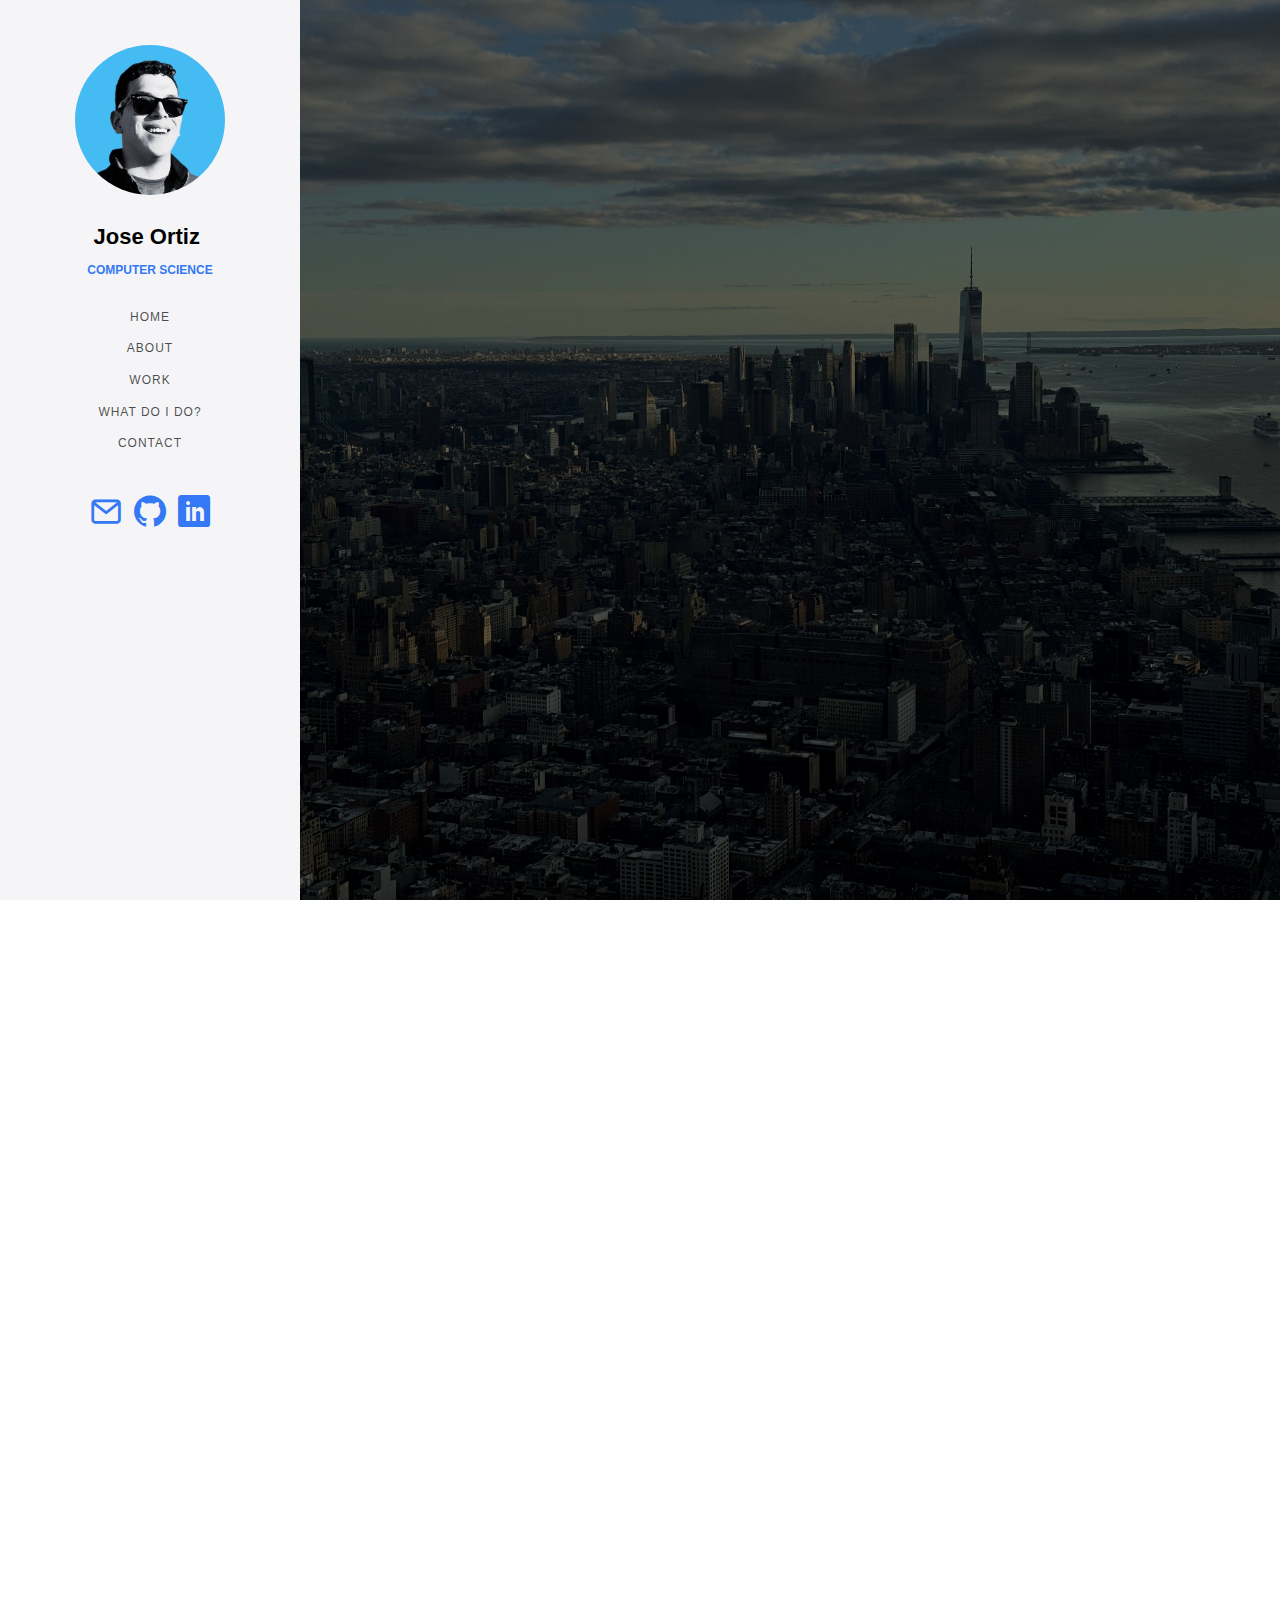
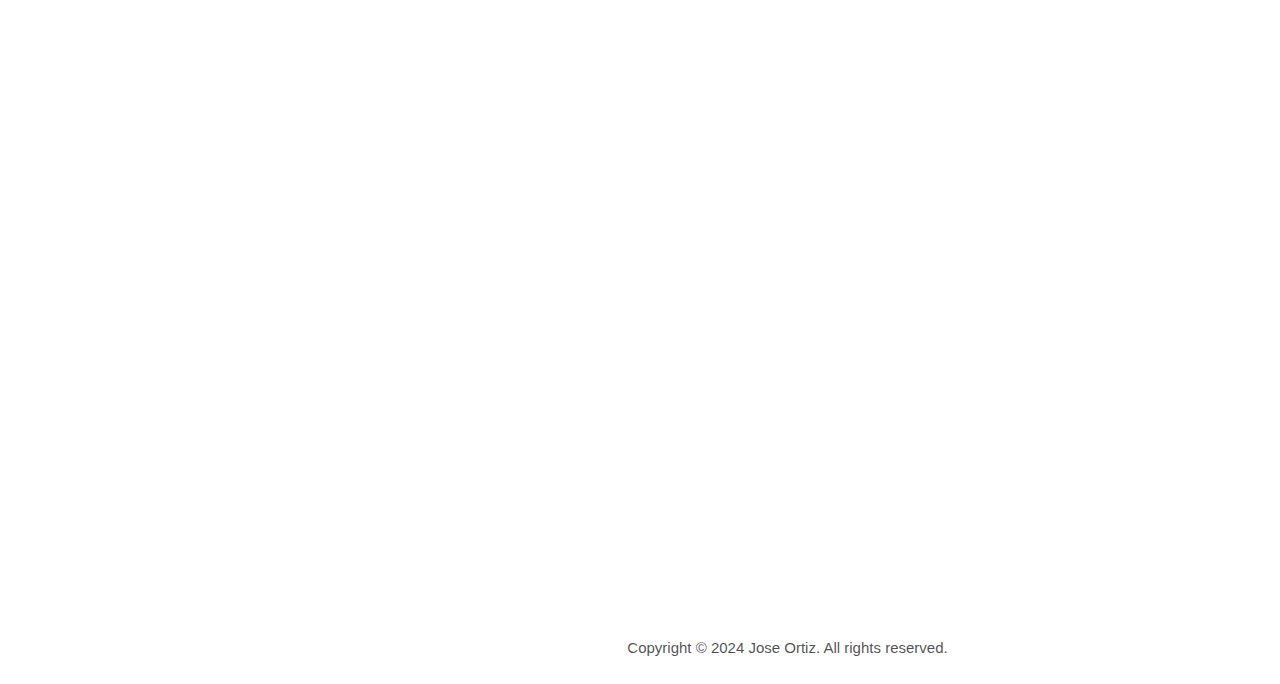
==== index.html @ c7f29845 "index about text UPDATE" ====
<!DOCTYPE HTML>
<html lang="en">

<head>
	<!-- Global site tag (gtag.js) - Google Analytics -->
	<script async src="https://www.googletagmanager.com/gtag/js?id=UA-96989482-1"></script>
	<script>
	window.dataLayer = window.dataLayer || [];
	function gtag(){dataLayer.push(arguments);}
	gtag('js', new Date());

	gtag('config', 'UA-96989482-1');

	function displayTime() {
            var currentTime = new Date().toLocaleTimeString('en-US', { timeZone: 'America/New_York' });
            document.getElementById('clock').textContent = currentTime;
            setTimeout(displayTime, 1000);
        }
    
	</script>

	<!-- Meta -->
	<meta charset="utf-8">
	<meta http-equiv="X-UA-Compatible" content="IE=edge">
	<title>Jose Ortiz</title>
	<meta name="viewport" content="width=device-width, initial-scale=1">
	<meta name="author" content="Jose O">
	<meta property="og:image" content="https://github.com/joseeeortizz/joseeeortizz.github.io/blob/main/images/JoseMugshot2024.jpg?raw=true">
	<meta property="og:description" content="Jose Ortiz's Website">
	<meta property="og:title" content="Jose Ortiz">
	<meta property="og:url" content="https://joseeeortizz.com">

	<!-- Place favicon.ico and apple-touch-icon.png in the root directory -->
	<link rel="shortcut icon" href="favicon.ico">
	<link rel="apple-touch-icon" sizes="180x180" href="favicon.ico">

	<!-- Google Fonts -->
	<link href="https://fonts.googleapis.com/css?family=Quicksand:300,400,500,700" rel="stylesheet">
	<link href="https://fonts.googleapis.com/css?family=Playfair+Display:400,400i,700" rel="stylesheet">
	<link href="https://fonts.googleapis.com/css2?family=DM+Sans:ital,wght@0,400;0,700;1,400;1,700&display=swap" rel="stylesheet">

	<!-- Animate.css -->
	<link rel="stylesheet" href="css/animate.css">
	<!-- Icomoon Icon Fonts-->
	<link rel="stylesheet" href="css/icomoon.css">
	<!-- Bootstrap  -->
	<link rel="stylesheet" href="css/bootstrap.css">
	<!-- Flexslider  -->
	<link rel="stylesheet" href="css/flexslider.css">
	<!-- Owl Carousel -->
	<link rel="stylesheet" href="css/owl.carousel.min.css">
	<link rel="stylesheet" href="css/owl.theme.default.min.css">
	<!-- Theme style  -->
	<link rel="stylesheet" href="css/style.css">
	<!-- Modernizr JS -->
	<script src="js/modernizr-2.6.2.min.js"></script>
	<!-- FOR IE9 below -->
	<!--[if lt IE 9]>
	<script src="js/respond.min.js"></script>
	<![endif]-->

</head>

<body onload="displayTime()">
	<div id="colorlib-page">
		<div class="container-wrap">
			<!-- Navbar Toggle Button -->
			<a href="#" class="js-colorlib-nav-toggle colorlib-nav-toggle" data-toggle="collapse" data-target="#navbar"
				aria-expanded="false" aria-controls="navbar"><i></i></a>

			<!-- Left navbar -->
			<aside id="colorlib-aside" role="complementary" class="border js-fullheight">
				<div class="text-center">
					<div class="author-img" style="background-image: url(images/JOMugV2.jpg);"></div>
					<h1 id="colorlib-logo"><a href="index.html">Jose Ortiz</a></h1>
					<span class="position"><a href="#"><b>Computer Science</b></a></span>
				</div>
				<!-- Navbar Items -->
				<nav id="colorlib-main-menu" role="navigation" class="navbar">
					<div id="navbar" class="collapse">
						<ul>
							<li class="inactive"><a href="#" data-nav-section="home">Home</a></li>
							<li><a href="#" data-nav-section="about">About</a></li>
							<li><a href="#" data-nav-section="work">Work</a></li>
							<li><a href="#" data-nav-section="services">What Do I Do?</a></li>
							<!-- <li><a href="#" data-nav-section="skills">Skills</a></li> -->
							<!-- <li><a href="#" data-nav-section="education">Education</a></li> -->
							<!-- <li><a href="#" data-nav-section="experience">Experience</a></li> -->
							<!-- <li><a href="#" data-nav-section="education">Education</a></li> -->
							<!-- <li><a href="#" data-nav-section="experience">Experience</a></li> -->
							<li><a href="#" data-nav-section="contact">Contact</a></li>
						</ul>
					</div>
				</nav>
				<!-- Navbar Footer -->
				<div class="colorlib-footer">
					<ul>
						</li>
						<li><a href="mailto:joseortizv.nyc@gmail.com" title="Email"><i class="icon-mail5"></i></a>
						</li>
		
						<li><a href="https://github.com/joseeeortizz" target="_blank" title="GitHub"><i
									class="icon-github"></i></a>
						<li><a href="https://www.linkedin.com/in/joseeeortizz/" target="_blank" title="LinkedIn"><i
						class="icon-linkedin2"></i></a></li>			
						
					</ul>
				</div>
			</aside>

			<!-- HOME -->

			<div id="colorlib-main">
				<section id="colorlib-hero" class="js-fullheight" data-section="home">
					<div class="flexslider js-fullheight">
						<ul class="slides">
							<li style="background-image: url(images/nycskyline24.jpg); background-position: center center;">
								<div class="overlay"></div>
								<div class="container-fluid transparent-overlay">
									<div class="row white-text">
										<div
											class="col-md-8 col-md-offset-3 col-md-pull-3 col-sm-12 col-xs-12 js-fullheight slider-text">
											<div class="slider-text-inner js-fullheight">
												<div class="desc">
													<h1>Hi! <br>I'm Jose Ortiz.</h1>
													<h2>I'm a <b>CS Student</b>
														<p id="location"><b>Time in New York City:</b></p>
														<p id="clock"></p></h2>
												</div>
											</div>
										</div>
									</div>
								</div>
							</li>
						</ul>
					</div>
				</section>

				<!-- ABOUT -->

				<section class="colorlib-about" data-section="about">
					<div class="colorlib-narrow-content">
						<div class="row">
							<div class="col-md-12">
								<div class="row row-bottom-padded-sm animate-box" data-animate-effect="fadeInLeft">
									<div class="col-md-12">
										<div class="about-desc">
											<span class="heading-meta">About</span>
											<h2 class="colorlib-heading">Who Am I?</h2>

											<div style="text-align: center; max-width: autopx; margin: 0 auto; padding: 40px;">
												<img src="images/GoogleThumbnail.jpg" alt="Description of image" style="max-width: 80%; height: auto; border-radius: 15px; margin-bottom: 30px; box-shadow: 0 4px 20px rgba(0, 0, 0, 0.1);">
											</div>

											<p style="text-align:justify;">
												<b>Jose</b> is a dedicated software engineer passionate about sustainable technology. I am committed to designing innovative solutions that prioritize both technological advancement and environmental responsibility. My focus is on creating user-friendly, efficient, and eco-conscious software.
											<br><br>
												As a tech enthusiast, I am particularly fascinated by the intersection of technology and personal transformation. I am always exploring how digital tools can help us cultivate mindfulness, reduce our environmental impact, and expand our horizons. I am convinced that innovation can flourish without jeopardizing sustainability, and I stand resolute in my commitment to catalyze positive change.
    											I'm not just about ideas; I'm into building stuff, for <a href="https://github.com/joseeeortizz">myself and the community</a>.
											</p>
										</div>
									</div>
								</div>
								<div class="row">
									<div class="col-md-4 animate-box" data-animate-effect="fadeInRight">
										<div class="services color-3">
											<span class="icon2"><i class="icon-star"></i></span>
											<h3>Creative</h3>
										</div>
									</div>
									<div class="col-md-4 animate-box" data-animate-effect="fadeInTop">
										<div class="services color-2">
											<span class="icon2"><i class="icon-steam"></i></span>
											<h3>Solution Architect</h3>
										</div>
									</div>
									<div class="col-md-4 animate-box" data-animate-effect="fadeInBottom">
										<div class="services color-4">
											<span class="icon2"><i class="icon-coffee"></i></span>
											<h3>Coffee Aficionado</h3>
										</div>
									</div>
								</div>
								<!-- <div class="row">
									<div class="col-md-12 animate-box" data-animate-effect="fadeInLeft">
										<div class="hire">
											<h2>Interested in what I am currently working on? Feel free to visit my GitHub!</h2>
											<a href="https://github.com/joseeeortizz" target="_blank" class="btn-hire">View <i class="icon-github"></i></a>
										</div>
									</div>
								</div> -->
							</div>
						</div>
					</div>
				</section>

				<!-- WORK -->

				<section class="colorlib-work" data-section="work">
					<div class="colorlib-narrow-content">
						<div class="row">
							<div class="col-md-6 col-md-offset-3 col-md-pull-3 animate-box" data-animate-effect="fadeInLeft">
								<span class="heading-meta">Work</span>
								<h2 class="colorlib-heading animate-box">Projects</h2>
							</div>
						</div>
						<div class="row row-bottom-padded-sm animate-box" data-animate-effect="fadeInLeft">
							<div class="col-md-12 text-center animate-box">
								<p class="work-menu white-text">
									<span>
										<a href="https://joseeeortizz.com/resume" target="_blank" class="btn btn-primary btn-learn">
											Resume <i class="fas fa-download"></i>
										</a>
									</span>
								</p>
							</div>
						</div>
						<div class="row">
			
							<!-- Initial 4 Projects -->

							<div class="col-md-6 animate-box" data-animate-effect="fadeInLeft" id="projectCSCI132">
								<div class="project" style="background-image: url(images/projects/courseBanner.png); background-position: center;">
									<div class="desc">
										<div class="con">
											<h3><a>CSCI-132 code</a></h3>
											<h4><a>Coding</a></h4>
											<span>Repository for CSCI-132 UNIX / Python code.</span>
										</div>
									</div>
								</div>
							</div>
			
							<div class="col-md-6 animate-box" data-animate-effect="fadeInLeft" id="projectMAC286">
								<div class="project" style="background-image: url(images/monkeyartwork.jpg); background-position: center;">
									<div class="desc">
										<div class="con">
											<h3><a>MAC-286 code</a></h3>
											<h4><a>Coding</a></h4>
											<span>Repository for MAC-286 (Data Structures) Java code.</span>
										</div>
									</div>
								</div>
							</div>
			
							<div class="col-md-6 animate-box" data-animate-effect="fadeInLeft" id="projectSnake">
								<div class="project" style="background-image: url(images/projects/Snake\ Animated.gif); background-position: center;">
									<div class="desc">
										<div class="con">
											<h3><a>Snake Game</a></h3>
											<h4><a>Coding</a></h4>
											<span>Slither Away!</span>
										</div>
									</div>
								</div>
							</div>
			
							<div class="col-md-6 animate-box" data-animate-effect="fadeInLeft" id="projectCSCI127">
								<div class="project" style="background-image: url(images/projects/Hunterlogo.png); background-position: center;">
									<div class="desc">
										<div class="con">
											<h3><a>CSCI-127 code</a></h3>
											<h4><a>Coding</a></h4>
											<span>Repository for CSCI-127 Python|UNIX|C++ code.</span>
										</div>
									</div>
								</div>
							</div>
							
						</div>
			
						<!-- Hidden Projects (Initially Hidden) -->
						<div class="row more-projects" style="display: none;">

							<div class="col-md-6 animate-box" data-animate-effect="fadeInLeft" id="projectPortfolio">
								<div class="project" style="background-image: url(images/projects/PortfolioSC.png); background-position: center;">
									<div class="desc">
										<div class="con">
											<h3><a>Jose Ortiz's Portfolio Website</a></h3>
											<h4><a>Coding</a></h4>
											<span>Portfolio Website code.</span>
										</div>
									</div>
								</div>
							</div>
			
							<div class="col-md-6 animate-box" data-animate-effect="fadeInLeft" id="projectResume">
								<div class="project" style="background-image: url(images/projects/RESUME\ UPDATED\ PDF.png); background-position: center;">
									<div class="desc">
										<div class="con">
											<h3><a>LaTeX Resume Template</a></h3>
											<h4><a>Lifestyle</a></h4>
											<span>Great resume template for Computer Science undergraduates.</span>
										</div>
									</div>
								</div>
							</div>
			
							<div class="col-md-6 animate-box" data-animate-effect="fadeInTop" id="projectNew">
								<div class="project" style="background-image: url(images/monkeyartwork.jpg); background-position: center;">
									<div class="desc">
										<div class="con">
											<h3><a>New Project</a></h3>
											<h4><a>Coding</a></h4>
											<span>Coming soon!</span>
										</div>
									</div>
								</div>
							</div>

							<div class="col-md-6 animate-box" data-animate-effect="fadeInTop" id="projectNew">
								<div class="project" style="background-image: url(images/monkeyartwork.jpg); background-position: center;">
									<div class="desc">
										<div class="con">
											<h3><a>New Project</a></h3>
											<h4><a>Coding</a></h4>
											<span>Coming soon!</span>
										</div>
									</div>
								</div>
							</div>
			
						</div>
			
						<!-- Load More Button -->
						<div class="col-md-12 text-center animate-box" data-animate-effect="fadeInBottom">
							<button id="loadMore" class="btn btn-primary btn-learn">Load More</button>
						</div>
			
					</div>
				</section>

				<!-- SERVICES ------------------------------------->

				<section class="colorlib-services" data-section="services">
					<div class="colorlib-narrow-content">
						<div class="row">
							<div class="col-md-6 col-md-offset-3 col-md-pull-3 animate-box"
								data-animate-effect="fadeInLeft">
								<span class="heading-meta">What do I do?</span>
								<h2 class="colorlib-heading">Problems I like solving</h2>
							</div>
						</div>
						<div class="row row-pt-md">
							<div class="col-md-4 text-center animate-box">
								<div class="services color-1">
									<span class="icon">
										<i class="icon-code-outline"></i>
									</span>
									<div class="desc">
										<h3>Software Engineering</h3>
										<p>Across the stack, including responsive web development.</p>
									</div>
								</div>
							</div>
							<div class="col-md-4 text-center animate-box">
								<div class="services color-2">
									<span class="icon">
										<i class="icon-data"></i>
									</span>
									<div class="desc">
										<h3>Infrastructure Planning</h3>
										<p>Platform planning, from failover, high availability, and redundancy.</p>
									</div>
								</div>
							</div>
							<div class="col-md-4 text-center animate-box">
								<div class="services color-3">
									<span class="icon">
										<i class="icon-layers2"></i>
									</span>
									<div class="desc">
										<h3>Solutions Architecting</h3>
										<p>Gathering business requirements and translating that into written technical specifications.</p>
									</div>
								</div>
							</div>
							<div class="col-md-4 text-center animate-box">
								<div class="services color-4">
									<span class="icon">
										<i class="icon-user"></i>
									</span>
									<div class="desc">
										<h3>communication Skills</h3>
										<p>Excellent communication and presentation skills in front of small and medium sized crowds.</p>
									</div>
								</div>
							</div>
							<div class="col-md-4 text-center animate-box">
								<div class="services color-5">
									<span class="icon">
										<i class="icon-flow-merge"></i>
									</span>
									<div class="desc">
										<h3>Algorithms</h3>
										<p>Strong passion for designing, implementing, and optimizing algorithms.</p>
									</div>
								</div>
							</div>
							<div class="col-md-4 text-center animate-box">
								<div class="services color-6">
									<span class="icon">
										<i class="icon-cloud4"></i>
									</span>
									<div class="desc">
										<h3>Cybersecurity</h3>
										<p><a href="https://www.coursera.org/account/accomplishments/professional-cert/HRV8P6UWSLDV"> Google Cybersecurity Professional Certified.</a> Talk to me about protection.</p>
									</div>
								</div>
							</div>
						</div>
					</div>
				</section>

				<!-- COUNTER -->
				
				<!-- <div id="colorlib-counter" class="colorlib-counters"
					style="background-color: black;" data-stellar-background-ratio="0.5">
					<div class="overlay"></div>
					<div class="colorlib-narrow-content">
						<div class="row">
							<div class="col-md-3 text-center animate-box">
								<span class="colorlib-counter js-counter" data-from="0" data-to="5" data-speed="5000"
									data-refresh-interval="50"></span>
								<span class="colorlib-counter-label">Projects</span>
							</div>
							<div class="col-md-3 text-center animate-box">
								<span class="colorlib-counter js-counter" data-from="0" data-to="6546" data-speed="5000"
									data-refresh-interval="50"></span>
								<span class="colorlib-counter-label">Lines of Code</span>
							</div>
							<div class="col-md-3 text-center animate-box">
								<span class="colorlib-counter js-counter" data-from="0" data-to="435" data-speed="5000"
									data-refresh-interval="50"></span>
								<span class="colorlib-counter-label">Code Commits</span>
							</div>
							<div class="col-md-3 text-center animate-box">
								<span class="colorlib-counter js-counter" data-from="0" data-to="2365" data-speed="5000"
									data-refresh-interval="50"></span>
								<span class="colorlib-counter-label">Cups of coffee</span>
							</div>
						</div>
					</div>
				</div>
				-->

				<!-- SKILLS-->
				<!--
				<section class="colorlib-skills" data-section="skills">
					<div class="colorlib-narrow-content">
						<div class="row">
							<div class="col-md-6 col-md-offset-3 col-md-pull-3 animate-box"
								data-animate-effect="fadeInLeft">
								<span class="heading-meta">My Specialty</span>
								<h2 class="colorlib-heading animate-box">Let's get specific</h2>
							</div>
						</div>
						<div class="row">
							<div class="col-md-6 animate-box" data-animate-effect="fadeInLeft">
								<div class="progress-wrap">
									<h3>HTML</h3>
									<div class="progress">
										<div class="progress-bar color-1" role="progressbar" aria-valuenow="75"
											aria-valuemin="0" aria-valuemax="100" style="width:75%">
											<span>75%</span>
										</div>
									</div>
								</div>
							</div>
							<div class="col-md-6 animate-box" data-animate-effect="fadeInRight">
								<div class="progress-wrap">
									<h3>Python</h3>
									<div class="progress">
										<div class="progress-bar color-3" role="progressbar" aria-valuenow="60"
											aria-valuemin="0" aria-valuemax="100" style="width:60%">
											<span>60%</span>
										</div>
									</div>
								</div>
							</div>
							<div class="col-md-6 animate-box" data-animate-effect="fadeInRight">
								<div class="progress-wrap">
									<h3>Databases (SQL)</h3>
									<div class="progress">
										<div class="progress-bar color-2" role="progressbar" aria-valuenow="45"
											aria-valuemin="0" aria-valuemax="100" style="width:45%">
											<span>45%</span>
										</div>
									</div>
								</div>
							</div>
							<div class="col-md-6 animate-box" data-animate-effect="fadeInRight">
								<div class="progress-wrap">
									<h3>C++</h3>
									<div class="progress">
										<div class="progress-bar color-5" role="progressbar" aria-valuenow="85"
											aria-valuemin="0" aria-valuemax="100" style="width:85%">
											<span>85</span>
										</div>
									</div>
								</div>
							</div>
							<div class="col-md-6 animate-box" data-animate-effect="fadeInRight">
								<div class="progress-wrap">
									<h3>Linux</h3>
									<div class="progress">
										<div class="progress-bar color-3" role="progressbar" aria-valuenow="60"
											aria-valuemin="0" aria-valuemax="100" style="width:60%">
											<span>60%</span>
										</div>
									</div>
								</div>
							</div>
							<div class="col-md-6 animate-box" data-animate-effect="fadeInRight">
								<div class="progress-wrap">
									<h3>GCP (Google Cloud Platform)</h3>
									<div class="progress">
										<div class="progress-bar color-3" role="progressbar" aria-valuenow="55"
											aria-valuemin="0" aria-valuemax="100" style="width:55%">
											<span>55%</span>
										</div>
									</div>
								</div>
							</div>
							<div class="col-md-6 animate-box" data-animate-effect="fadeInRight">
								<div class="progress-wrap">
									<h3>Java</h3>
									<div class="progress">
										<div class="progress-bar color-5" role="progressbar" aria-valuenow="90"
											aria-valuemin="0" aria-valuemax="100" style="width:90%">
											<span>90%</span>
										</div>
									</div>
								</div>
							</div>
							<div class="col-md-6 animate-box" data-animate-effect="fadeInLeft">
								<div class="progress-wrap">
									<h3>JavaScript</h3>
									<div class="progress">
										<div class="progress-bar color-1" role="progressbar" aria-valuenow="70"
											aria-valuemin="0" aria-valuemax="100" style="width:70%">
											<span>70%</span>
										</div>
									</div>
								</div>
							</div>
						</div>
					</div>
				</section>
				-->
				
				<!-- EDUCATION -->
				<!--
				<section class="colorlib-education" data-section="education">
					<div class="colorlib-narrow-content">
						<div class="row">
							<div class="col-md-6 col-md-offset-3 col-md-pull-3 animate-box">
								<span class="heading-meta">Education</span>
								<h2 class="colorlib-heading animate-box">Education</h2>
							</div>
						</div>
						<div class="row">
							<div class="col-md-12 animate-box">
								<div class="fancy-collapse-panel">
									<div class="panel-group" id="accordion" role="tablist" aria-multiselectable="true">
										<div class="panel panel-default">
											<div class="panel-heading" role="tab" id="headingOne">
												<h4 class="panel-title">
													<a class="btn btn-primary" data-bs-toggle="collapse" href="#collapseOne" role="button" aria-expanded="false" aria-controls="collapseOne">
														Hunter College
													</a>
												</h4>
											</div>
											<div id="collapseOne" class="panel-collapse collapse show" role="tabpanel" aria-labelledby="headingOne">
												<div class="panel-body">
													<div class="row">
														<div class="colorlib-feature edu-feature colorlib-feature-sm">
															<div class="colorlib-icon">
																<img src="images/hunter_1.gif" class="img-responsive" alt="Hunter College">
															</div>
															<div class="colorlib-text edu-feature__desc">
																<a href="https://hunter.cuny.edu" target="_blank"><b>Hunter College</b></a>
																<span class="heading-meta">08 | 2023 - Present</span>
																<b>Bachelor Degree of Arts (BA)</b>
																<ul>
																	<li>
																		Major in Computer Science
																	</li>
																</ul>
															</div>
														</div>
													</div>
												</div>
											</div>
										</div>
									</div>
								</div>
							</div>
						</div>

						<div class="row">
							<div class="col-md-12 animate-box">
								<div class="fancy-collapse-panel">
									<div class="panel-group" id="accordion" role="tablist" aria-multiselectable="true">
										<div class="panel panel-default">
											<div class="panel-heading" role="tab" id="headingTwo">
												<h4 class="panel-title">
													<a class="btn btn-primary" data-bs-toggle="collapse" href="#collapseTwo" role="button" aria-expanded="false" aria-controls="collapseTwo">
														LaGuardia Community College
													</a>
												</h4>
											</div>
											<div id="collapseTwo" class="panel-collapse collapse show" role="tabpanel" aria-labelledby="headingTwo">
												<div class="panel-body">
													<div class="row">
														<div class="colorlib-feature edu-feature colorlib-feature-sm">
															<div class="colorlib-icon">
																<img src="images/lagcc_1.gif" class="img-responsive" alt="LaGuardia Community College">
															</div>
															<div class="colorlib-text edu-feature__desc">
																<a href="https://www.laguardia.edu" target="_blank"><b>LaGuardia Community College</b></a>
																<span class="heading-meta">03 | 2021 - 06 | 2023</span>
																<b>Associate Degree of Science (AS)</b>
																<ul>
																	<li>
																		Major in Computer Science
																	</li>
																</ul>
															</div>
														</div>
													</div>
												</div>
											</div>
										</div>
									</div>
								</div>
							</div>
						</div>
					</div>
				</section>
				-->

				<!-- EXPERIENCE -->

				<!--
				<section class="colorlib-experience" data-section="experience">
					<div class="colorlib-narrow-content">
						<div class="row">
							<div class="col-md-6 col-md-offset-3 col-md-pull-3 animate-box"
								data-animate-effect="fadeInLeft">
								<span class="heading-meta">Experience</span>
								<h2 class="colorlib-heading animate-box">Work Experience</h2>
							</div>
						</div>
						<div class="row">
							<div class="col-md-12">
								<div class="timeline-centered">

									<article class="timeline-entry animate-box" data-animate-effect="fadeInLeft">
										<div class="timeline-entry-inner">
											<div class="timeline-icon color-1">
												<i class="icon-code"></i>
											</div>
											<div class="timeline-label">
												<h2 class="mb-2">College Assistant</h2>
												<h4 class="mb-0"><a href="https://www.laguardia.edu"
														target="_blank">LaGuardia Community College</a></h4>
												<span class="text-muted">Oct 2023 - Present</span>
												<ul class="mb-0">
													<li>
														Provided technical support to faculty and students in academic labs, open labs, and smart rooms, resolving hardware and software issues with PCs, iMacs, printers, Extron A/V systems, Deepfreeze, and SSCM software.
													</li>
													<li>
														Assisted senior technicians with the installation and configuration of new equipment and software in academic labs. This collaborative effort ensured a smooth transition for faculty and students, minimizing disruptions and facilitating a seamless learning experience upon lab opening.
													</li>
													<li>
														Utilized a ticketing system, phone, email, and in-person interaction to effectively troubleshoot and address user inquiries.
													</li>
													<li>
														Maintained detailed logs on reported software and hardware issues in SharePoint for tracking and future reference.
													</li>
													<li>
													Assisted students with software-related issues during open labs, ensuring a smooth learning environment.
													</li>
													<li>
													Collaborated with senior technicians to deploy new software across labs during inter-session periods.
													</li>
													<li>
													Contributed to efficient lab operations by assisting senior technicians in replacing faulty projectors, projector lamps, and screens.
													</li>
												</ul>
											</div>
										</div>
									</article>

									<article class="timeline-entry animate-box" data-animate-effect="fadeInRight">
										<div class="timeline-entry-inner">
											<div class="timeline-icon color-2">
												<i class="icon-code"></i>
											</div>
											<div class="timeline-label">
												<h2 class="mb-2">Operations Manager</h2>
												<h4 class="mb-0"><a href="https://www.cvshealth.com"
														target="_blank">CVS Health</a></h4>
												<span class="text-muted">Jul 2021 - Jul 2023</span>
												<ul class="mb-0">
													<li>
														Implemented methods to ensure efficient and effective delivery of services and products to customers while exceeding company targets for sales, profitability, and customer satisfaction.
														</li>
														<li>
														Managed and trained a team of 60 employees, ensuring optimal performance and adherence to company policies and procedures.
														</li>
														<li>
														Collaborated with other management team members to develop and implement strategies for process improvement, inventory control, and customer service enhancement.
														</li>
														<li>
														Monitored inventory levels and ensured timely replenishment of stocks to meet customer demand and minimize wastage.
														</li>
														<li>
														Managed budgets and controlled costs to ensure profitability and sustainability of operations for the store.
													</li>
												</ul>
											</div>
										</div>
									</article> -->

									<!-- <article class="timeline-entry animate-box" data-animate-effect="fadeInLeft">
										<div class="timeline-entry-inner">
											<div class="timeline-icon color-3">
												<i class="icon-code"></i>
											</div>
											<div class="timeline-label">
												<h2 class="mb-2">Janitor</h2>
												<h4 class="mb-0"><a href="https://www.kbs-services.com" target="_blank">KBS Services</a></h4>
												<span class="text-muted">Feb 2021 - Nov 2021</span>
												<ul class="mb-0">
													<li>
														Completed custodial rounds, including sweeping, vacuuming, glass cleaning, and trash collecting.
													</li>
												</ul>
											</div>
										</div>
									</article> -->
									<!--
									<article class="timeline-entry begin animate-box"
										data-animate-effect="fadeInBottom">
										<div class="timeline-entry-inner">
											<div class="timeline-icon color-none">
											</div>
										</div>
									</article>
								</div>
							</div>
						</div>
					</div>
				</section> -->

				<!-- CONTACT -->

				<section class="colorlib-contact" data-section="contact" style="padding-bottom: 20em;">
					<div class="colorlib-narrow-content">
						<div class="row">
							<div class="col-md-6 col-md-offset-3 col-md-pull-3 animate-box" data-animate-effect="fadeInLeft">
								<span class="heading-meta">Get in Touch</span>
								<h2 class="colorlib-heading">Contact</h2>
							</div>
						</div>
						<div class="row">
							<div class="col-md-5" style="display: flex;">
								<div class="colorlib-feature colorlib-feature-sm animate-box" data-animate-effect="fadeInLeft">
									<div class="colorlib-icon">
										<a href="mailto:joseortizv.nyc@gmail.com" target="blank"><i class="icon-mail5"></i></a>
									</div>
									<div class="colorlib-text">
										<p></p>
									</div>
								</div>

								<div class="colorlib-feature colorlib-feature-sm animate-box" data-animate-effect="fadeInLeft">
									<div class="colorlib-icon">
										<a href="https://github.com/joseeeortizz" target="blank"><i class="icon-github"></i></a>
									</div>
									<div class="colorlib-text">
										<p> </p>
									</div>
								</div>

								<div class="colorlib-feature colorlib-feature-sm animate-box" data-animate-effect="fadeInLeft">
									<div class="colorlib-icon">
										<a href="https://www.linkedin.com/in/joseeeortizz/" target="blank"><i class="icon-linkedin2"></i></a>
									</div>
								</div>
								<br>
								<br>
								<br>
								<br>
							</div>
							<div class="col-md-7 col-md-push-1">
								<div class="row">
									<div class="col-md-8 col-md-offset-1 col-md-pull-1 animate-box" data-animate-effect="fadeInRight">
										<form action="">
											<div class="form-group">
												<input type="text" class="form-control" placeholder="Name">
											</div>
											<div class="form-group">
												<input type="text" class="form-control" placeholder="Email">
											</div>
											<div class="form-group">
												<input type="text" class="form-control" placeholder="Subject">
											</div>
											<div class="form-group">
												<textarea name="" id="message" cols="30" rows="7" class="form-control" placeholder="Message"></textarea>
											</div>
											<div class="form-group">
												<input type="submit" class="btn btn-primary btn-send-message" value="Send Message">
											</div>
										</form>
									</div>
								</div>
							</div>
						</div>
					</div>
				</section>

				<!-- Footer -->
				<footer id="footer">
					<div class="container">
					<div class="row">
						<div class="col-md-10">
						<p><center>Copyright &copy; 2024 Jose Ortiz. All rights reserved.</center></p>
						</div>
					</div>
					</div>
				</footer>
				<!-- /Footer -->

			</div><!-- end:colorlib-main -->
		</div><!-- end:container-wrap -->
	</div><!-- end:colorlib-page -->

	<!-- jQuery -->
	<script src="js/jquery.min.js"></script>
	<!-- jQuery Easing -->
	<script src="js/jquery.easing.1.3.js"></script>
	<!-- Bootstrap -->
	<script src="js/bootstrap.min.js"></script>
	<!-- Waypoints -->
	<script src="js/jquery.waypoints.min.js"></script>
	<!-- Flexslider -->
	<script src="js/jquery.flexslider-min.js"></script>
	<!-- Owl carousel -->
	<script src="js/owl.carousel.min.js"></script>
	<!-- Counters -->
	<script src="js/jquery.countTo.js"></script>


	<!-- MAIN JS -->
	<script src="js/main.js"></script>

</body>

</html>
---- css/icomoon.css ----
@font-face {
  font-family: 'icomoon';
  src:  url('fonts/icomoon.eot?6py85u');
  src:  url('fonts/icomoon.eot?6py85u#iefix') format('embedded-opentype'),
    url('fonts/icomoon.ttf?6py85u') format('truetype'),
    url('fonts/icomoon.woff?6py85u') format('woff'),
    url('fonts/icomoon.svg?6py85u#icomoon') format('svg');
  font-weight: normal;
  font-style: normal;
}

[class^="icon-"], [class*=" icon-"] {
  /* use !important to prevent issues with browser extensions that change fonts */
  font-family: 'icomoon' !important;
  speak: none;
  font-style: normal;
  font-weight: normal;
  font-variant: normal;
  text-transform: none;
  line-height: 1;

  /* Better Font Rendering =========== */
  -webkit-font-smoothing: antialiased;
  -moz-osx-font-smoothing: grayscale;
}

.icon-times:before {
  content: "\e930";
}
.icon-tick:before {
  content: "\e931";
}
.icon-plus:before {
  content: "\e932";
}
.icon-minus:before {
  content: "\e933";
}
.icon-equals:before {
  content: "\e934";
}
.icon-divide:before {
  content: "\e935";
}
.icon-chevron-right:before {
  content: "\e936";
}
.icon-chevron-left:before {
  content: "\e937";
}
.icon-arrow-right-thick:before {
  content: "\e938";
}
.icon-arrow-left-thick:before {
  content: "\e939";
}
.icon-th-small:before {
  content: "\e93a";
}
.icon-th-menu:before {
  content: "\e93b";
}
.icon-th-list:before {
  content: "\e93c";
}
.icon-th-large:before {
  content: "\e93d";
}
.icon-home:before {
  content: "\e93e";
}
.icon-arrow-forward:before {
  content: "\e93f";
}
.icon-arrow-back:before {
  content: "\e940";
}
.icon-rss:before {
  content: "\e941";
}
.icon-location:before {
  content: "\e942";
}
.icon-link:before {
  content: "\e943";
}
.icon-image:before {
  content: "\e944";
}
.icon-arrow-up-thick:before {
  content: "\e945";
}
.icon-arrow-down-thick:before {
  content: "\e946";
}
.icon-starburst:before {
  content: "\e947";
}
.icon-starburst-outline:before {
  content: "\e948";
}
.icon-star3:before {
  content: "\e949";
}
.icon-flow-children:before {
  content: "\e94a";
}
.icon-export:before {
  content: "\e94b";
}
.icon-delete2:before {
  content: "\e94c";
}
.icon-delete-outline:before {
  content: "\e94d";
}
.icon-cloud-storage:before {
  content: "\e94e";
}
.icon-wi-fi:before {
  content: "\e94f";
}
.icon-heart:before {
  content: "\e950";
}
.icon-flash:before {
  content: "\e951";
}
.icon-cancel:before {
  content: "\e952";
}
.icon-backspace:before {
  content: "\e953";
}
.icon-attachment:before {
  content: "\e954";
}
.icon-arrow-move:before {
  content: "\e955";
}
.icon-warning:before {
  content: "\e956";
}
.icon-user:before {
  content: "\e957";
}
.icon-radar:before {
  content: "\e958";
}
.icon-lock-open:before {
  content: "\e959";
}
.icon-lock-closed:before {
  content: "\e95a";
}
.icon-location-arrow:before {
  content: "\e95b";
}
.icon-info:before {
  content: "\e95c";
}
.icon-user-delete:before {
  content: "\e95d";
}
.icon-user-add:before {
  content: "\e95e";
}
.icon-media-pause:before {
  content: "\e95f";
}
.icon-group:before {
  content: "\e960";
}
.icon-chart-pie:before {
  content: "\e961";
}
.icon-chart-line:before {
  content: "\e962";
}
.icon-chart-bar:before {
  content: "\e963";
}
.icon-chart-area:before {
  content: "\e964";
}
.icon-video:before {
  content: "\e965";
}
.icon-point-of-interest:before {
  content: "\e966";
}
.icon-infinity:before {
  content: "\e967";
}
.icon-globe:before {
  content: "\e968";
}
.icon-eye:before {
  content: "\e969";
}
.icon-cog:before {
  content: "\e96a";
}
.icon-camera:before {
  content: "\e96b";
}
.icon-upload:before {
  content: "\e96c";
}
.icon-scissors:before {
  content: "\e96d";
}
.icon-refresh:before {
  content: "\e96e";
}
.icon-pin:before {
  content: "\e96f";
}
.icon-key:before {
  content: "\e970";
}
.icon-info-large:before {
  content: "\e971";
}
.icon-eject:before {
  content: "\e972";
}
.icon-download:before {
  content: "\e973";
}
.icon-zoom:before {
  content: "\e974";
}
.icon-zoom-out:before {
  content: "\e975";
}
.icon-zoom-in:before {
  content: "\e976";
}
.icon-sort-numerically:before {
  content: "\e977";
}
.icon-sort-alphabetically:before {
  content: "\e978";
}
.icon-input-checked:before {
  content: "\e979";
}
.icon-calender:before {
  content: "\e97a";
}
.icon-world2:before {
  content: "\e97b";
}
.icon-notes:before {
  content: "\e97c";
}
.icon-code:before {
  content: "\e97d";
}
.icon-arrow-sync:before {
  content: "\e97e";
}
.icon-arrow-shuffle:before {
  content: "\e97f";
}
.icon-arrow-repeat:before {
  content: "\e980";
}
.icon-arrow-minimise:before {
  content: "\e981";
}
.icon-arrow-maximise:before {
  content: "\e982";
}
.icon-arrow-loop:before {
  content: "\e983";
}
.icon-anchor:before {
  content: "\e984";
}
.icon-spanner:before {
  content: "\e985";
}
.icon-puzzle:before {
  content: "\e986";
}
.icon-power:before {
  content: "\e987";
}
.icon-plane:before {
  content: "\e988";
}
.icon-pi:before {
  content: "\e989";
}
.icon-phone:before {
  content: "\e98a";
}
.icon-microphone2:before {
  content: "\e98b";
}
.icon-media-rewind:before {
  content: "\e98c";
}
.icon-flag:before {
  content: "\e98d";
}
.icon-adjust-brightness:before {
  content: "\e98e";
}
.icon-waves:before {
  content: "\e98f";
}
.icon-social-twitter:before {
  content: "\e990";
}
.icon-social-facebook:before {
  content: "\e991";
}
.icon-social-dribbble:before {
  content: "\e992";
}
.icon-media-stop:before {
  content: "\e993";
}
.icon-media-record:before {
  content: "\e994";
}
.icon-media-play:before {
  content: "\e995";
}
.icon-media-fast-forward:before {
  content: "\e996";
}
.icon-media-eject:before {
  content: "\e997";
}
.icon-social-vimeo:before {
  content: "\e998";
}
.icon-social-tumbler:before {
  content: "\e999";
}
.icon-social-skype:before {
  content: "\e99a";
}
.icon-social-pinterest:before {
  content: "\e99b";
}
.icon-social-linkedin:before {
  content: "\e99c";
}
.icon-social-last-fm:before {
  content: "\e99d";
}
.icon-social-github:before {
  content: "\e99e";
}
.icon-social-flickr:before {
  content: "\e99f";
}
.icon-at:before {
  content: "\e9a0";
}
.icon-times-outline:before {
  content: "\e9a1";
}
.icon-plus-outline:before {
  content: "\e9a2";
}
.icon-minus-outline:before {
  content: "\e9a3";
}
.icon-tick-outline:before {
  content: "\e9a4";
}
.icon-th-large-outline:before {
  content: "\e9a5";
}
.icon-equals-outline:before {
  content: "\e9a6";
}
.icon-divide-outline:before {
  content: "\e9a7";
}
.icon-chevron-right-outline:before {
  content: "\e9a8";
}
.icon-chevron-left-outline:before {
  content: "\e9a9";
}
.icon-arrow-right-outline:before {
  content: "\e9aa";
}
.icon-arrow-left-outline:before {
  content: "\e9ab";
}
.icon-th-small-outline:before {
  content: "\e9ac";
}
.icon-th-menu-outline:before {
  content: "\e9ad";
}
.icon-th-list-outline:before {
  content: "\e9ae";
}
.icon-news2:before {
  content: "\e9b1";
}
.icon-home-outline:before {
  content: "\e9b2";
}
.icon-arrow-up-outline:before {
  content: "\e9b3";
}
.icon-arrow-forward-outline:before {
  content: "\e9b4";
}
.icon-arrow-down-outline:before {
  content: "\e9b5";
}
.icon-arrow-back-outline:before {
  content: "\e9b6";
}
.icon-trash3:before {
  content: "\e9b7";
}
.icon-rss-outline:before {
  content: "\e9b8";
}
.icon-message:before {
  content: "\e9b9";
}
.icon-location-outline:before {
  content: "\e9ba";
}
.icon-link-outline:before {
  content: "\e9bb";
}
.icon-image-outline:before {
  content: "\e9bc";
}
.icon-export-outline:before {
  content: "\e9bd";
}
.icon-cross:before {
  content: "\e9be";
}
.icon-wi-fi-outline:before {
  content: "\e9bf";
}
.icon-star-outline:before {
  content: "\e9c0";
}
.icon-media-pause-outline:before {
  content: "\e9c1";
}
.icon-mail:before {
  content: "\e9c2";
}
.icon-heart-outline:before {
  content: "\e9c3";
}
.icon-flash-outline:before {
  content: "\e9c4";
}
.icon-cancel-outline:before {
  content: "\e9c5";
}
.icon-beaker:before {
  content: "\e9c6";
}
.icon-arrow-move-outline:before {
  content: "\e9c7";
}
.icon-watch2:before {
  content: "\e9c8";
}
.icon-warning-outline:before {
  content: "\e9c9";
}
.icon-time:before {
  content: "\e9ca";
}
.icon-radar-outline:before {
  content: "\e9cb";
}
.icon-lock-open-outline:before {
  content: "\e9cc";
}
.icon-location-arrow-outline:before {
  content: "\e9cd";
}
.icon-info-outline:before {
  content: "\e9ce";
}
.icon-backspace-outline:before {
  content: "\e9cf";
}
.icon-attachment-outline:before {
  content: "\e9d0";
}
.icon-user-outline:before {
  content: "\e9d1";
}
.icon-user-delete-outline:before {
  content: "\e9d2";
}
.icon-user-add-outline:before {
  content: "\e9d3";
}
.icon-lock-closed-outline:before {
  content: "\e9d4";
}
.icon-group-outline:before {
  content: "\e9d5";
}
.icon-chart-pie-outline:before {
  content: "\e9d6";
}
.icon-chart-line-outline:before {
  content: "\e9d7";
}
.icon-chart-bar-outline:before {
  content: "\e9d8";
}
.icon-chart-area-outline:before {
  content: "\e9d9";
}
.icon-video-outline:before {
  content: "\e9da";
}
.icon-point-of-interest-outline:before {
  content: "\e9db";
}
.icon-map:before {
  content: "\e9dc";
}
.icon-key-outline:before {
  content: "\e9dd";
}
.icon-infinity-outline:before {
  content: "\e9de";
}
.icon-globe-outline:before {
  content: "\e9df";
}
.icon-eye-outline:before {
  content: "\e9e0";
}
.icon-cog-outline:before {
  content: "\e9e1";
}
.icon-camera-outline:before {
  content: "\e9e2";
}
.icon-upload-outline:before {
  content: "\e9e3";
}
.icon-support:before {
  content: "\e9e4";
}
.icon-scissors-outline:before {
  content: "\e9e5";
}
.icon-refresh-outline:before {
  content: "\e9e6";
}
.icon-info-large-outline:before {
  content: "\e9e7";
}
.icon-eject-outline:before {
  content: "\e9e8";
}
.icon-download-outline:before {
  content: "\e9e9";
}
.icon-battery-mid:before {
  content: "\e9ea";
}
.icon-battery-low:before {
  content: "\e9eb";
}
.icon-battery-high:before {
  content: "\e9ec";
}
.icon-zoom-outline:before {
  content: "\e9ed";
}
.icon-zoom-out-outline:before {
  content: "\e9ee";
}
.icon-zoom-in-outline:before {
  content: "\e9ef";
}
.icon-tag3:before {
  content: "\e9f0";
}
.icon-tabs-outline:before {
  content: "\e9f1";
}
.icon-pin-outline:before {
  content: "\e9f2";
}
.icon-message-typing:before {
  content: "\e9f3";
}
.icon-directions:before {
  content: "\e9f4";
}
.icon-battery-full:before {
  content: "\e9f5";
}
.icon-battery-charge:before {
  content: "\e9f6";
}
.icon-pipette:before {
  content: "\e9f7";
}
.icon-pencil:before {
  content: "\e9f8";
}
.icon-folder:before {
  content: "\e9f9";
}
.icon-folder-delete:before {
  content: "\e9fa";
}
.icon-folder-add:before {
  content: "\e9fb";
}
.icon-edit:before {
  content: "\e9fc";
}
.icon-document:before {
  content: "\e9fd";
}
.icon-document-delete:before {
  content: "\e9fe";
}
.icon-document-add:before {
  content: "\e9ff";
}
.icon-brush:before {
  content: "\ea00";
}
.icon-thumbs-up:before {
  content: "\ea01";
}
.icon-thumbs-down:before {
  content: "\ea02";
}
.icon-pen:before {
  content: "\ea03";
}
.icon-sort-numerically-outline:before {
  content: "\ea04";
}
.icon-sort-alphabetically-outline:before {
  content: "\ea05";
}
.icon-social-last-fm-circular:before {
  content: "\ea06";
}
.icon-social-github-circular:before {
  content: "\ea07";
}
.icon-compass:before {
  content: "\ea08";
}
.icon-bookmark:before {
  content: "\ea09";
}
.icon-input-checked-outline:before {
  content: "\ea0a";
}
.icon-code-outline:before {
  content: "\ea0b";
}
.icon-calender-outline:before {
  content: "\ea0c";
}
.icon-business-card:before {
  content: "\ea0d";
}
.icon-arrow-up:before {
  content: "\ea0e";
}
.icon-arrow-sync-outline:before {
  content: "\ea0f";
}
.icon-arrow-right:before {
  content: "\ea10";
}
.icon-arrow-repeat-outline:before {
  content: "\ea11";
}
.icon-arrow-loop-outline:before {
  content: "\ea12";
}
.icon-arrow-left:before {
  content: "\ea13";
}
.icon-flow-switch:before {
  content: "\ea14";
}
.icon-flow-parallel:before {
  content: "\ea15";
}
.icon-flow-merge:before {
  content: "\ea16";
}
.icon-document-text:before {
  content: "\ea17";
}
.icon-clipboard:before {
  content: "\ea18";
}
.icon-calculator:before {
  content: "\ea19";
}
.icon-arrow-minimise-outline:before {
  content: "\ea1a";
}
.icon-arrow-maximise-outline:before {
  content: "\ea1b";
}
.icon-arrow-down:before {
  content: "\ea1c";
}
.icon-gift:before {
  content: "\ea1d";
}
.icon-film:before {
  content: "\ea1e";
}
.icon-database:before {
  content: "\ea1f";
}
.icon-bell:before {
  content: "\ea20";
}
.icon-anchor-outline:before {
  content: "\ea21";
}
.icon-adjust-contrast:before {
  content: "\ea22";
}
.icon-world-outline:before {
  content: "\ea23";
}
.icon-shopping-bag:before {
  content: "\ea24";
}
.icon-power-outline:before {
  content: "\ea25";
}
.icon-notes-outline:before {
  content: "\ea26";
}
.icon-device-tablet:before {
  content: "\ea27";
}
.icon-device-phone:before {
  content: "\ea28";
}
.icon-device-laptop:before {
  content: "\ea29";
}
.icon-device-desktop:before {
  content: "\ea2a";
}
.icon-briefcase:before {
  content: "\ea2b";
}
.icon-stopwatch:before {
  content: "\ea2c";
}
.icon-spanner-outline:before {
  content: "\ea2d";
}
.icon-puzzle-outline:before {
  content: "\ea2e";
}
.icon-printer:before {
  content: "\ea2f";
}
.icon-pi-outline:before {
  content: "\ea30";
}
.icon-lightbulb:before {
  content: "\ea31";
}
.icon-flag-outline:before {
  content: "\ea32";
}
.icon-contacts:before {
  content: "\ea33";
}
.icon-archive2:before {
  content: "\ea34";
}
.icon-weather-stormy:before {
  content: "\ea35";
}
.icon-weather-shower:before {
  content: "\ea36";
}
.icon-weather-partly-sunny:before {
  content: "\ea37";
}
.icon-weather-downpour:before {
  content: "\ea38";
}
.icon-weather-cloudy:before {
  content: "\ea39";
}
.icon-plane-outline:before {
  content: "\ea3a";
}
.icon-phone-outline:before {
  content: "\ea3b";
}
.icon-microphone-outline:before {
  content: "\ea3c";
}
.icon-weather-windy:before {
  content: "\ea3d";
}
.icon-weather-windy-cloudy:before {
  content: "\ea3e";
}
.icon-weather-sunny:before {
  content: "\ea3f";
}
.icon-weather-snow:before {
  content: "\ea40";
}
.icon-weather-night:before {
  content: "\ea41";
}
.icon-media-stop-outline:before {
  content: "\ea42";
}
.icon-media-rewind-outline:before {
  content: "\ea43";
}
.icon-media-record-outline:before {
  content: "\ea44";
}
.icon-media-play-outline:before {
  content: "\ea45";
}
.icon-media-fast-forward-outline:before {
  content: "\ea46";
}
.icon-media-eject-outline:before {
  content: "\ea47";
}
.icon-wine:before {
  content: "\ea48";
}
.icon-waves-outline:before {
  content: "\ea49";
}
.icon-ticket:before {
  content: "\ea4a";
}
.icon-tags:before {
  content: "\ea4b";
}
.icon-plug:before {
  content: "\ea4c";
}
.icon-headphones:before {
  content: "\ea4d";
}
.icon-credit-card:before {
  content: "\ea4e";
}
.icon-coffee:before {
  content: "\ea4f";
}
.icon-book:before {
  content: "\ea50";
}
.icon-beer:before {
  content: "\ea51";
}
.icon-volume2:before {
  content: "\ea52";
}
.icon-volume-up:before {
  content: "\ea53";
}
.icon-volume-mute:before {
  content: "\ea54";
}
.icon-volume-down:before {
  content: "\ea55";
}
.icon-social-vimeo-circular:before {
  content: "\ea56";
}
.icon-social-twitter-circular:before {
  content: "\ea57";
}
.icon-social-pinterest-circular:before {
  content: "\ea58";
}
.icon-social-linkedin-circular:before {
  content: "\ea59";
}
.icon-social-facebook-circular:before {
  content: "\ea5a";
}
.icon-social-dribbble-circular:before {
  content: "\ea5b";
}
.icon-tree:before {
  content: "\ea5c";
}
.icon-thermometer2:before {
  content: "\ea5d";
}
.icon-social-tumbler-circular:before {
  content: "\ea5e";
}
.icon-social-skype-outline:before {
  content: "\ea5f";
}
.icon-social-flickr-circular:before {
  content: "\ea60";
}
.icon-social-at-circular:before {
  content: "\ea61";
}
.icon-shopping-cart:before {
  content: "\ea62";
}
.icon-messages:before {
  content: "\ea63";
}
.icon-leaf:before {
  content: "\ea64";
}
.icon-feather:before {
  content: "\ea65";
}
.icon-eye2:before {
  content: "\e064";
}
.icon-paper-clip:before {
  content: "\e065";
}
.icon-mail5:before {
  content: "\e066";
}
.icon-toggle:before {
  content: "\e067";
}
.icon-layout:before {
  content: "\e068";
}
.icon-link2:before {
  content: "\e069";
}
.icon-bell2:before {
  content: "\e06a";
}
.icon-lock3:before {
  content: "\e06b";
}
.icon-unlock:before {
  content: "\e06c";
}
.icon-ribbon2:before {
  content: "\e06d";
}
.icon-image2:before {
  content: "\e06e";
}
.icon-signal:before {
  content: "\e06f";
}
.icon-target3:before {
  content: "\e070";
}
.icon-clipboard3:before {
  content: "\e071";
}
.icon-clock3:before {
  content: "\e072";
}
.icon-watch:before {
  content: "\e073";
}
.icon-air-play:before {
  content: "\e074";
}
.icon-camera3:before {
  content: "\e075";
}
.icon-video2:before {
  content: "\e076";
}
.icon-disc:before {
  content: "\e077";
}
.icon-printer3:before {
  content: "\e078";
}
.icon-monitor:before {
  content: "\e079";
}
.icon-server:before {
  content: "\e07a";
}
.icon-cog2:before {
  content: "\e07b";
}
.icon-heart3:before {
  content: "\e07c";
}
.icon-paragraph:before {
  content: "\e07d";
}
.icon-align-justify:before {
  content: "\e07e";
}
.icon-align-left:before {
  content: "\e07f";
}
.icon-align-center:before {
  content: "\e080";
}
.icon-align-right:before {
  content: "\e081";
}
.icon-book2:before {
  content: "\e082";
}
.icon-layers2:before {
  content: "\e083";
}
.icon-stack2:before {
  content: "\e084";
}
.icon-stack-2:before {
  content: "\e085";
}
.icon-paper:before {
  content: "\e086";
}
.icon-paper-stack:before {
  content: "\e087";
}
.icon-search3:before {
  content: "\e088";
}
.icon-zoom-in2:before {
  content: "\e089";
}
.icon-zoom-out2:before {
  content: "\e08a";
}
.icon-reply2:before {
  content: "\e08b";
}
.icon-circle-plus:before {
  content: "\e08c";
}
.icon-circle-minus:before {
  content: "\e08d";
}
.icon-circle-check:before {
  content: "\e08e";
}
.icon-circle-cross:before {
  content: "\e08f";
}
.icon-square-plus:before {
  content: "\e090";
}
.icon-square-minus:before {
  content: "\e091";
}
.icon-square-check:before {
  content: "\e092";
}
.icon-square-cross:before {
  content: "\e093";
}
.icon-microphone:before {
  content: "\e094";
}
.icon-record:before {
  content: "\e095";
}
.icon-skip-back:before {
  content: "\e096";
}
.icon-rewind:before {
  content: "\e097";
}
.icon-play4:before {
  content: "\e098";
}
.icon-pause3:before {
  content: "\e099";
}
.icon-stop3:before {
  content: "\e09a";
}
.icon-fast-forward:before {
  content: "\e09b";
}
.icon-skip-forward:before {
  content: "\e09c";
}
.icon-shuffle2:before {
  content: "\e09d";
}
.icon-repeat:before {
  content: "\e09e";
}
.icon-folder2:before {
  content: "\e09f";
}
.icon-umbrella:before {
  content: "\e0a0";
}
.icon-moon:before {
  content: "\e0a1";
}
.icon-thermometer:before {
  content: "\e0a2";
}
.icon-drop:before {
  content: "\e0a3";
}
.icon-sun2:before {
  content: "\e0a4";
}
.icon-cloud3:before {
  content: "\e0a5";
}
.icon-cloud-upload2:before {
  content: "\e0a6";
}
.icon-cloud-download2:before {
  content: "\e0a7";
}
.icon-upload4:before {
  content: "\e0a8";
}
.icon-download4:before {
  content: "\e0a9";
}
.icon-location3:before {
  content: "\e0aa";
}
.icon-location-2:before {
  content: "\e0ab";
}
.icon-map3:before {
  content: "\e0ac";
}
.icon-battery:before {
  content: "\e0ad";
}
.icon-head:before {
  content: "\e0ae";
}
.icon-briefcase3:before {
  content: "\e0af";
}
.icon-speech-bubble:before {
  content: "\e0b0";
}
.icon-anchor2:before {
  content: "\e0b1";
}
.icon-globe2:before {
  content: "\e0b2";
}
.icon-box:before {
  content: "\e0b3";
}
.icon-reload:before {
  content: "\e0b4";
}
.icon-share3:before {
  content: "\e0b5";
}
.icon-marquee:before {
  content: "\e0b6";
}
.icon-marquee-plus:before {
  content: "\e0b7";
}
.icon-marquee-minus:before {
  content: "\e0b8";
}
.icon-tag:before {
  content: "\e0b9";
}
.icon-power2:before {
  content: "\e0ba";
}
.icon-command2:before {
  content: "\e0bb";
}
.icon-alt:before {
  content: "\e0bc";
}
.icon-esc:before {
  content: "\e0bd";
}
.icon-bar-graph:before {
  content: "\e0be";
}
.icon-bar-graph-2:before {
  content: "\e0bf";
}
.icon-pie-graph:before {
  content: "\e0c0";
}
.icon-star:before {
  content: "\e0c1";
}
.icon-arrow-left3:before {
  content: "\e0c2";
}
.icon-arrow-right3:before {
  content: "\e0c3";
}
.icon-arrow-up3:before {
  content: "\e0c4";
}
.icon-arrow-down3:before {
  content: "\e0c5";
}
.icon-volume:before {
  content: "\e0c6";
}
.icon-mute:before {
  content: "\e0c7";
}
.icon-content-right:before {
  content: "\e100";
}
.icon-content-left:before {
  content: "\e101";
}
.icon-grid2:before {
  content: "\e102";
}
.icon-grid-2:before {
  content: "\e103";
}
.icon-columns:before {
  content: "\e104";
}
.icon-loader:before {
  content: "\e105";
}
.icon-bag:before {
  content: "\e106";
}
.icon-ban:before {
  content: "\e107";
}
.icon-flag3:before {
  content: "\e108";
}
.icon-trash:before {
  content: "\e109";
}
.icon-expand2:before {
  content: "\e110";
}
.icon-contract:before {
  content: "\e111";
}
.icon-maximize:before {
  content: "\e112";
}
.icon-minimize:before {
  content: "\e113";
}
.icon-plus2:before {
  content: "\e114";
}
.icon-minus2:before {
  content: "\e115";
}
.icon-check:before {
  content: "\e116";
}
.icon-cross2:before {
  content: "\e117";
}
.icon-move:before {
  content: "\e118";
}
.icon-delete:before {
  content: "\e119";
}
.icon-menu5:before {
  content: "\e120";
}
.icon-archive:before {
  content: "\e121";
}
.icon-inbox:before {
  content: "\e122";
}
.icon-outbox:before {
  content: "\e123";
}
.icon-file:before {
  content: "\e124";
}
.icon-file-add:before {
  content: "\e125";
}
.icon-file-subtract:before {
  content: "\e126";
}
.icon-help:before {
  content: "\e127";
}
.icon-open:before {
  content: "\e128";
}
.icon-ellipsis:before {
  content: "\e129";
}
.icon-heart4:before {
  content: "\e900";
}
.icon-cloud4:before {
  content: "\e901";
}
.icon-star2:before {
  content: "\e902";
}
.icon-tv2:before {
  content: "\e903";
}
.icon-sound:before {
  content: "\e904";
}
.icon-video3:before {
  content: "\e905";
}
.icon-trash2:before {
  content: "\e906";
}
.icon-user2:before {
  content: "\e907";
}
.icon-key3:before {
  content: "\e908";
}
.icon-search4:before {
  content: "\e909";
}
.icon-settings:before {
  content: "\e90a";
}
.icon-camera4:before {
  content: "\e90b";
}
.icon-tag2:before {
  content: "\e90c";
}
.icon-lock4:before {
  content: "\e90d";
}
.icon-bulb:before {
  content: "\e90e";
}
.icon-pen2:before {
  content: "\e90f";
}
.icon-diamond:before {
  content: "\e910";
}
.icon-display2:before {
  content: "\e911";
}
.icon-location4:before {
  content: "\e912";
}
.icon-eye3:before {
  content: "\e913";
}
.icon-bubble3:before {
  content: "\e914";
}
.icon-stack3:before {
  content: "\e915";
}
.icon-cup:before {
  content: "\e916";
}
.icon-phone3:before {
  content: "\e917";
}
.icon-news:before {
  content: "\e918";
}
.icon-mail6:before {
  content: "\e919";
}
.icon-like:before {
  content: "\e91a";
}
.icon-photo:before {
  content: "\e91b";
}
.icon-note:before {
  content: "\e91c";
}
.icon-clock4:before {
  content: "\e91d";
}
.icon-paperplane:before {
  content: "\e91e";
}
.icon-params:before {
  content: "\e91f";
}
.icon-banknote:before {
  content: "\e920";
}
.icon-data:before {
  content: "\e921";
}
.icon-music2:before {
  content: "\e922";
}
.icon-megaphone2:before {
  content: "\e923";
}
.icon-study:before {
  content: "\e924";
}
.icon-lab2:before {
  content: "\e925";
}
.icon-food:before {
  content: "\e926";
}
.icon-t-shirt:before {
  content: "\e927";
}
.icon-fire2:before {
  content: "\e928";
}
.icon-clip:before {
  content: "\e929";
}
.icon-shop:before {
  content: "\e92a";
}
.icon-calendar3:before {
  content: "\e92b";
}
.icon-wallet2:before {
  content: "\e92c";
}
.icon-vynil:before {
  content: "\e92d";
}
.icon-truck2:before {
  content: "\e92e";
}
.icon-world:before {
  content: "\e92f";
}
.icon-spinner6:before {
  content: "\e9af";
}
.icon-spinner7:before {
  content: "\e9b0";
}
.icon-amazon:before {
  content: "\eab7";
}
.icon-google:before {
  content: "\eab8";
}
.icon-google2:before {
  content: "\eab9";
}
.icon-google3:before {
  content: "\eaba";
}
.icon-google-plus:before {
  content: "\eabb";
}
.icon-google-plus2:before {
  content: "\eabc";
}
.icon-google-plus3:before {
  content: "\eabd";
}
.icon-hangouts:before {
  content: "\eabe";
}
.icon-google-drive:before {
  content: "\eabf";
}
.icon-facebook2:before {
  content: "\eac0";
}
.icon-facebook22:before {
  content: "\eac1";
}
.icon-instagram:before {
  content: "\eac2";
}
.icon-whatsapp:before {
  content: "\eac3";
}
.icon-spotify:before {
  content: "\eac4";
}
.icon-telegram:before {
  content: "\eac5";
}
.icon-twitter2:before {
  content: "\eac6";
}
.icon-vine:before {
  content: "\eac7";
}
.icon-vk:before {
  content: "\eac8";
}
.icon-renren:before {
  content: "\eac9";
}
.icon-sina-weibo:before {
  content: "\eaca";
}
.icon-rss2:before {
  content: "\eacb";
}
.icon-rss22:before {
  content: "\eacc";
}
.icon-youtube:before {
  content: "\eacd";
}
.icon-youtube2:before {
  content: "\eace";
}
.icon-twitch:before {
  content: "\eacf";
}
.icon-vimeo:before {
  content: "\ead0";
}
.icon-vimeo2:before {
  content: "\ead1";
}
.icon-lanyrd:before {
  content: "\ead2";
}
.icon-flickr:before {
  content: "\ead3";
}
.icon-flickr2:before {
  content: "\ead4";
}
.icon-flickr3:before {
  content: "\ead5";
}
.icon-flickr4:before {
  content: "\ead6";
}
.icon-dribbble2:before {
  content: "\ead7";
}
.icon-behance:before {
  content: "\ead8";
}
.icon-behance2:before {
  content: "\ead9";
}
.icon-deviantart:before {
  content: "\eada";
}
.icon-500px:before {
  content: "\eadb";
}
.icon-steam:before {
  content: "\eadc";
}
.icon-steam2:before {
  content: "\eadd";
}
.icon-dropbox:before {
  content: "\eade";
}
.icon-onedrive:before {
  content: "\eadf";
}
.icon-github:before {
  content: "\eae0";
}
.icon-npm:before {
  content: "\eae1";
}
.icon-basecamp:before {
  content: "\eae2";
}
.icon-trello:before {
  content: "\eae3";
}
.icon-wordpress:before {
  content: "\eae4";
}
.icon-joomla:before {
  content: "\eae5";
}
.icon-ello:before {
  content: "\eae6";
}
.icon-blogger:before {
  content: "\eae7";
}
.icon-blogger2:before {
  content: "\eae8";
}
.icon-tumblr2:before {
  content: "\eae9";
}
.icon-tumblr22:before {
  content: "\eaea";
}
.icon-yahoo:before {
  content: "\eaeb";
}
.icon-yahoo2:before {
  content: "\eaec";
}
.icon-tux:before {
  content: "\eaed";
}
.icon-appleinc:before {
  content: "\eaee";
}
.icon-finder:before {
  content: "\eaef";
}
.icon-android:before {
  content: "\eaf0";
}
.icon-windows:before {
  content: "\eaf1";
}
.icon-windows8:before {
  content: "\eaf2";
}
.icon-soundcloud:before {
  content: "\eaf3";
}
.icon-soundcloud2:before {
  content: "\eaf4";
}
.icon-skype:before {
  content: "\eaf5";
}
.icon-reddit:before {
  content: "\eaf6";
}
.icon-hackernews:before {
  content: "\eaf7";
}
.icon-wikipedia:before {
  content: "\eaf8";
}
.icon-linkedin2:before {
  content: "\eaf9";
}
.icon-linkedin22:before {
  content: "\eafa";
}
.icon-lastfm:before {
  content: "\eafb";
}
.icon-lastfm2:before {
  content: "\eafc";
}
.icon-delicious:before {
  content: "\eafd";
}
.icon-stumbleupon:before {
  content: "\eafe";
}
.icon-stumbleupon2:before {
  content: "\eaff";
}
.icon-stackoverflow:before {
  content: "\eb00";
}
.icon-pinterest:before {
  content: "\eb01";
}
.icon-pinterest2:before {
  content: "\eb02";
}
.icon-xing:before {
  content: "\eb03";
}
.icon-xing2:before {
  content: "\eb04";
}
.icon-flattr:before {
  content: "\eb05";
}
.icon-foursquare:before {
  content: "\eb06";
}
.icon-yelp:before {
  content: "\eb07";
}
.icon-paypal:before {
  content: "\eb08";
}
.icon-chrome:before {
  content: "\eb09";
}
.icon-firefox:before {
  content: "\eb0a";
}
.icon-IE:before {
  content: "\eb0b";
}
.icon-edge:before {
  content: "\eb0c";
}
.icon-safari:before {
  content: "\eb0d";
}
.icon-opera:before {
  content: "\eb0e";
}
.icon-file-pdf:before {
  content: "\eb0f";
}
.icon-file-openoffice:before {
  content: "\eb10";
}
.icon-file-word:before {
  content: "\eb11";
}
.icon-file-excel:before {
  content: "\eb12";
}
.icon-libreoffice:before {
  content: "\eb13";
}
.icon-html-five:before {
  content: "\eb14";
}
.icon-html-five2:before {
  content: "\eb15";
}
.icon-css3:before {
  content: "\eb16";
}
.icon-git:before {
  content: "\eb17";
}
.icon-codepen:before {
  content: "\eb18";
}
.icon-svg:before {
  content: "\eb19";
}
.icon-IcoMoon:before {
  content: "\eb1a";
}
---- css/style.css ----
@font-face {
  font-family: 'icomoon';
  src: url("../fonts/icomoon/icomoon.eot?srf3rx");
  src: url("../fonts/icomoon/icomoon.eot?srf3rx#iefix") format("embedded-opentype"), url("../fonts/icomoon/icomoon.ttf?srf3rx") format("truetype"), url("../fonts/icomoon/icomoon.woff?srf3rx") format("woff"), url("../fonts/icomoon/icomoon.svg?srf3rx#icomoon") format("svg");
  font-weight: normal;
  font-style: normal;
  font-family: Roboto, "Helvetica Neue", Arial, sans-serif;
}

/* =======================================================
*
*   Template Style 
* Edit this section
*
* ======================================================= */

body {
  font-family: Roboto, "Helvetica Neue", Arial, sans-serif;
  font-weight: 400;
  font-size: 15px;
  line-height: 1.8;
  color: rgba(0, 0, 0, 0.7); }
  @media screen and (max-width: 992px) {
    body {
      font-size: 16px; } }

a {
  color: #3478F6;
  -webkit-transition: 0.5s;
  -o-transition: 0.5s;
  transition: 0.5s; }
  a:hover, a:active, a:focus {
    color: #3478F6;
    outline: none;
    text-decoration: none !important; }

p {
  margin-bottom: 1.5em; }

h1, h2, h3, h4, h5, h6 {
  color: #000;
  font-family: Roboto, "Helvetica Neue", Arial, sans-serif;
  font-weight: 400;
  margin: 0 0 30px 0; }

figure {
  margin-bottom: 2.5em;
  float: left;
  width: 100%; }
  figure figcaption {
    font-size: 16px;
    width: 80%;
    margin: 20px auto 0px auto;
    color: #b3b3b3;
    font-style: italic;
    font-family: "Quicksand", Arial, sans-serif; }
    @media screen and (max-width: 480px) {
      figure figcaption {
        width: 100%; } }

::-webkit-selection {
  color: #fff;
  background: #3478F6; }

::-moz-selection {
  color: #fff;
  background: #3478F6; }

::selection {
  color: #fff;
  background: #3478F6; }

#colorlib-page {
  width: 100%;
  overflow: hidden;
  position: relative; }

#colorlib-aside {
  padding-top: 3em;
  padding-bottom: 40px;
  float: left;
  width: 300px;
  height: 100%;
  position: fixed;
  overflow-y: auto;
  z-index: 1001;
  background: #f5f5f7;
  -webkit-transition: 0.5s;
  -o-transition: 0.5s;
  transition: 0.5s; }
  @media screen and (max-width: 768px) {
    #colorlib-aside {
      width: 300px;
      -moz-transform: translateX(-300px);
      -webkit-transform: translateX(-300px);
      -ms-transform: translateX(-300px);
      -o-transform: translateX(-300px);
      transform: translateX(-300px);
      padding-top: 4em; } }
  #colorlib-aside .author-img {
    width: 150px;
    height: 150px;
    margin: 0 auto;
    margin-bottom: 30px;
    -webkit-border-radius: 50%;
    -moz-border-radius: 50%;
    -ms-border-radius: 50%;
    border-radius: 50%; }
  #colorlib-aside .position {
    display: block;
    margin-bottom: 2em;
    font-size: 12px;
    text-transform: uppercase; }
  #colorlib-aside #colorlib-logo {
    text-align: right;
    font-weight: 700;
    font-size: 22px;
    margin-bottom: .5em;
    display: block;
    width: 100%; }
    #colorlib-aside #colorlib-logo a {
      display: block;
      text-align: center;
      color: #000;
      padding-right: .3em; }
  #colorlib-aside #colorlib-main-menu {
    display: block;
    width: 100%; }
    #colorlib-aside #colorlib-main-menu .collapse {
      display: block !important; 
      height: 100% !important;}
    #colorlib-aside #colorlib-main-menu ul {
      text-align: center;
      margin: 0;
      padding: 0; }
      @media screen and (max-width: 768px) {
        #colorlib-aside #colorlib-main-menu ul {
          margin: 0 0 2em 0; } }
      #colorlib-aside #colorlib-main-menu ul li {
        margin: 0 0 10px 0;
        padding: 0;
        list-style: none;
        font-size: 12px;
        font-weight: 500;
        text-transform: uppercase;
        letter-spacing: 1px; }
        #colorlib-aside #colorlib-main-menu ul li a {
          color: rgba(0, 0, 0, 0.7);
          text-decoration: none;
          position: relative;
          padding: 10px 0;
          font-family: Roboto, "Helvetica Neue", Arial, sans-serif;
          -webkit-transition: 0.3s;
          -o-transition: 0.3s;
          transition: 0.3s; }
          #colorlib-aside #colorlib-main-menu ul li a:after {
            content: "";
            position: absolute;
            height: 1px;
            bottom: 7px;
            left: 0;
            right: 0;
            background-color: #3478F6;
            visibility: hidden;
            -webkit-transform: scaleX(0);
            -moz-transform: scaleX(0);
            -ms-transform: scaleX(0);
            -o-transform: scaleX(0);
            transform: scaleX(0);
            -webkit-transition: all 0.3s cubic-bezier(0.175, 0.885, 0.32, 1.275);
            -moz-transition: all 0.3s cubic-bezier(0.175, 0.885, 0.32, 1.275);
            -ms-transition: all 0.3s cubic-bezier(0.175, 0.885, 0.32, 1.275);
            -o-transition: all 0.3s cubic-bezier(0.175, 0.885, 0.32, 1.275);
            transition: all 0.3s cubic-bezier(0.175, 0.885, 0.32, 1.275); }
          #colorlib-aside #colorlib-main-menu ul li a:hover {
            text-decoration: none;
            color: black; }
            #colorlib-aside #colorlib-main-menu ul li a:hover:after {
              visibility: visible;
              -webkit-transform: scaleX(1);
              -moz-transform: scaleX(1);
              -ms-transform: scaleX(1);
              -o-transform: scaleX(1);
              transform: scaleX(1); }
        #colorlib-aside #colorlib-main-menu ul li.active a {
          color: #000000; }
          #colorlib-aside #colorlib-main-menu ul li.active a:after {
            visibility: visible;
            -webkit-transform: scaleX(1);
            -moz-transform: scaleX(1);
            -ms-transform: scaleX(1);
            -o-transform: scaleX(1);
            transform: scaleX(1); }
  #colorlib-aside .colorlib-footer {
    font-size: 15px;
    text-align: center;
    font-weight: 400;
    color: rgba(0, 0, 0, 0.5);
    padding: 0 20px;
    width: 100%; }
    @media screen and (max-width: 768px) {
      #colorlib-aside .colorlib-footer {
        position: relative;
        bottom: 0; } }
    #colorlib-aside .colorlib-footer span {
      display: block; }
    #colorlib-aside .colorlib-footer ul {
      padding: 0;
      margin: 0; }
      #colorlib-aside .colorlib-footer ul li {
        padding: 0;
        margin: 0;
        display: inline;
        list-style: none; }
        #colorlib-aside .colorlib-footer ul li a {
          /* color: rgba(255, 255, 255, 0.3); */
          font-size: 32px;
          color: #3478F6;
          padding: 4px; }
          #colorlib-aside .colorlib-footer ul li a:hover, #colorlib-aside .colorlib-footer ul li a:active, #colorlib-aside .colorlib-footer ul li a:focus {
            text-decoration: none;
            outline: none;
            color: #3478F6; }

.container-wrap {
  /* max-width: 1170px; */
  margin: 0 auto; }

#colorlib-main {
  width: calc(100% - 300px);
  float: right;
  -webkit-transition: 0.5s;
  -o-transition: 0.5s;
  transition: 0.5s; }
  @media screen and (max-width: 768px) {
    #colorlib-main {
      width: 100%;
      padding: 0 1em; } }

#colorlib-hero {
  min-height: 500px;
  /* background: #fff url(../images/loader.gif) no-repeat center center; */
  width: 100%;
  float: left;
  margin-bottom: 4em;
  clear: both; }
  #colorlib-hero .flexslider {
    border: none;
    z-index: 1;
    margin-bottom: 0; }
    #colorlib-hero .flexslider .slides {
      position: relative;
      overflow: visible; }
      #colorlib-hero .flexslider .slides li {
        background-repeat: no-repeat;
        background-size: cover;
        background-position: bottom center;
        background-blend-mode: multiply;
        background-color: #858585;
        min-height: 400px;
        position: relative; }
    #colorlib-hero .flexslider .flex-control-nav {
      bottom: 20px;
      z-index: 1000;
      left: 20px;
      float: left;
      width: auto; }
      @media screen and (max-width: 768px) {
        #colorlib-hero .flexslider .flex-control-nav {
          right: 20px;
          top: 100px; } }
      #colorlib-hero .flexslider .flex-control-nav li {
        display: block;
        margin-bottom: 10px; }
        #colorlib-hero .flexslider .flex-control-nav li a {
          background: rgba(0, 0, 0, 0.5);
          -webkit-box-shadow: none;
          box-shadow: none;
          width: 12px;
          height: 12px;
          cursor: pointer; }
          #colorlib-hero .flexslider .flex-control-nav li a.flex-active {
            cursor: pointer;
            background: transparent;
            border: 2px solid #3478F6; }
    #colorlib-hero .flexslider .flex-direction-nav {
      display: none; }
    #colorlib-hero .flexslider .slider-text {
      display: table;
      opacity: 0;
      min-height: 500px;
      z-index: 9; }
      #colorlib-hero .flexslider .slider-text > .slider-text-inner {
        display: table-cell;
        vertical-align: middle;
        min-height: 700px;
        padding: 2.5em;
        position: relative; }
        @media screen and (max-width: 768px) {
          #colorlib-hero .flexslider .slider-text > .slider-text-inner {
            text-align: center; } }
        #colorlib-hero .flexslider .slider-text > .slider-text-inner h1, #colorlib-hero .flexslider .slider-text > .slider-text-inner h2 {
          margin: 0;
          padding: 0;
          color: white;
          font-family: Roboto, "Helvetica Neue", Arial, sans-serif; }
        #colorlib-hero .flexslider .slider-text > .slider-text-inner h1 {
          margin-bottom: 20px;
          font-size: 60px;
          line-height: 1.3;
          font-weight: 700; }
          @media screen and (max-width: 768px) {
            #colorlib-hero .flexslider .slider-text > .slider-text-inner h1 {
              font-size: 28px; } }
        #colorlib-hero .flexslider .slider-text > .slider-text-inner h2 {
          font-size: 2rem;
          line-height: 1.5;
          margin-bottom: 30px;
          font-weight: 300;
          font-family: "Quicksand", Arial, sans-serif; }
          #colorlib-hero .flexslider .slider-text > .slider-text-inner h2 a {
            color: rgba(44, 152, 240, 0.8);
            border-bottom: 1px solid rgba(44, 152, 240, 0.7); }
        #colorlib-hero .flexslider .slider-text > .slider-text-inner .heading-section {
          font-size: 50px; }
          @media screen and (max-width: 768px) {
            #colorlib-hero .flexslider .slider-text > .slider-text-inner .heading-section {
              font-size: 30px; } }
        #colorlib-hero .flexslider .slider-text > .slider-text-inner s
.colorlib-lead {
          font-size: 20px;
          color: #fff; }
        #colorlib-hero .flexslider .slider-text > .slider-text-inner p {
          margin-bottom: 0; }
        #colorlib-hero .flexslider .slider-text > .slider-text-inner .btn {
          font-size: 14px;
          text-transform: uppercase;
          letter-spacing: 2px;
          color: #fff;
          padding: 10px 15px !important;
          border: none;
          font-weight: 400; }
          #colorlib-hero .flexslider .slider-text > .slider-text-inner .btn.btn-learn {
            color: #fff;
            border: 1px solid #fff;
            background: transparent !important; 
            font-weight: 600; }
            #colorlib-hero .flexslider .slider-text > .slider-text-inner .btn.btn-learn:hover {
              background: transparent !important;
              border: 1px solid #fff !important; }
          @media screen and (max-width: 768px) {
            #colorlib-hero .flexslider .slider-text > .slider-text-inner .btn {
              width: 100%; } }

body.offcanvas {
  overflow-x: hidden; }
  body.offcanvas #colorlib-aside {
    -moz-transform: translateX(0);
    -webkit-transform: translateX(0);
    -ms-transform: translateX(0);
    -o-transform: translateX(0);
    transform: translateX(0);
    width: 300px;
    height: 100%;
    background: #f2f3f7;
    z-index: 999;
    position: fixed; }
  body.offcanvas #colorlib-main, body.offcanvas .colorlib-nav-toggle {
    top: 0;
    -moz-transform: translateX(300px);
    -webkit-transform: translateX(300px);
    -ms-transform: translateX(300px);
    -o-transform: translateX(300px);
    transform: translateX(300px); }

.colorlib-narrow-content {
  padding: 0 2.5em; }
  @media screen and (max-width: 768px) {
    .colorlib-narrow-content {
      padding: 0; } }

.no-gutters {
  margin: 0;
  padding: 0; }



.colorlib-experience,
.colorlib-skills,
.colorlib-education,
.colorlib-blog,
.colorlib-work,
.colorlib-about,
.colorlib-services,
.colorlib-contact {
  padding-top: 4em;
  padding-bottom: 9em;
  clear: both;
  width: 100%;
  display: block; }
  @media screen and (max-width: 768px) {
    .colorlib-experience,
    .colorlib-skills,
    .colorlib-education,
    .colorlib-blog,
    .colorlib-work,
    .colorlib-about,
    .colorlib-services,
    .colorlib-contact {
      padding-top: 3em;
      padding-bottom: 4em; } }

@media screen and (min-width: 768px) {
  .colorlib-contact {
    padding-bottom: 20em; } }
        
.author-img {
  background-size: cover;
  background-position: center center;
  background-repeat: no-repeat;
  position: relative; }

.colorlib-heading {
  font-size: 18px;
  margin-bottom: 4em;
  font-weight: 700;
  text-transform: uppercase;
  letter-spacing: 5px;
  line-height: 1.8;
  position: relative; }
  .colorlib-heading span {
    display: block; }
  @media screen and (max-width: 768px) {
    .colorlib-heading {
      margin-bottom: 3em; } }

.heading-meta {
  margin-bottom: 15px;
  display: block;
  font-size: 10px;
  text-transform: uppercase;
  color: #999999;
  font-weight: 500;
  letter-spacing: 5px; }

.about-img {
  width: 100%;
  height: 600px;
  margin-bottom: 30px; }

.about-desc h3 {
  font-family: Roboto, "Helvetica Neue", Arial, sans-serif;
  font-size: 18px;
  text-transform: uppercase;
  letter-spacing: 5px;
  font-weight: 500; }

.hire {
  padding: 2em;
  background: #F4B400; }
  .hire h2 {
    line-height: 1.5; }
  .hire .btn-hire {
    color: #000;
    text-transform: uppercase;
    letter-spacing: 1px;
    bordeR: 1px solid #000;
    padding: 2px 10px; }

.fancy-collapse-panel .panel-default > .panel-heading {
  padding: 0; }

.panel-heading a {
  padding: 20px 25px;
  display: block;
  width: 100%;
  font-weight: 500;
  font-size: 14px;
  letter-spacing: 1px;
  text-transform: uppercase;
  font-family: Roboto, "Helvetica Neue", Arial, sans-serif;
  background-color: #3478F6;
  color: #fff;
  position: relative;
  -webkit-box-shadow: none !important;
  -moz-box-shadow: none !important;
  -ms-box-shadow: none !important;
  -o-box-shadow: none !important;
  box-shadow: none !important; }

.panel {
  -webkit-box-shadow: none !important;
  -moz-box-shadow: none !important;
  -ms-box-shadow: none !important;
  -o-box-shadow: none !important;
  box-shadow: none !important;
  border: none; }

.panel-heading a:after {
  font-family: "icomoon";
  content: "\e115";
  position: absolute;
  right: 20px;
  font-size: 14px;
  font-weight: 400;
  top: 50%;
  line-height: 1;
  margin-top: -7px; }

.panel-heading a.collapsed:after {
  content: "\e114"; }

.panel-heading a.collapsed {
  background: #f2f3f7;
  border: 1px solid #e6e6e6 !important;
  color: #333333; }

.panel-body {
  padding: 1.5em;
  margin-top: 5px;
  border: 1px solid #e6e6e6 !important; }

.timeline-centered {
  position: relative;
  margin-bottom: 30px; }

.timeline-centered:before, .timeline-centered:after {
  content: " ";
  display: table; }

.timeline-centered:after {
  clear: both; }

.timeline-centered:before, .timeline-centered:after {
  content: " ";
  display: table; }

.timeline-centered:after {
  clear: both; }

.timeline-centered:before {
  content: '';
  position: absolute;
  display: block;
  width: 4px;
  background: #f2f3f7;
  top: 20px;
  bottom: 20px;
  margin-left: 29px; }

.timeline-centered .timeline-entry {
  position: relative;
  margin-top: 5px;
  margin-left: 30px;
  margin-bottom: 10px;
  clear: both; }

.timeline-centered .timeline-entry .timeline-entry-inner {
  position: relative;
  margin-left: -20px; }

.timeline-centered .timeline-entry .timeline-entry-inner .timeline-icon {
  display: block;
  width: 40px;
  height: 40px;
  background: #3478F6;
  -webkit-border-radius: 50%;
  -moz-border-radius: 50%;
  -ms-border-radius: 50%;
  border-radius: 50%;
  text-align: center;
  -moz-box-shadow: 0 0 0 5px #f2f3f7;
  -webkit-box-shadow: 0 0 0 5px #f2f3f7;
  box-shadow: 0 0 0 5px #f2f3f7;
  line-height: 40px;
  float: left; }
  .timeline-centered .timeline-entry .timeline-entry-inner .timeline-icon i {
    color: #fff; }
  .timeline-centered .timeline-entry .timeline-entry-inner .timeline-icon.color-2 {
    background: #DB4437; }
  .timeline-centered .timeline-entry .timeline-entry-inner .timeline-icon.color-3 {
    background: #F4B400; }
  .timeline-centered .timeline-entry .timeline-entry-inner .timeline-icon.color-4 {
    background: #833AB4; }
  .timeline-centered .timeline-entry .timeline-entry-inner .timeline-icon.color-5 {
    background: #0F9D58; }
  .timeline-centered .timeline-entry .timeline-entry-inner .timeline-icon.color-none {
    background: #fff;
    width: 20px;
    height: 20px;
    margin-left: 10px; }

.timeline-centered .timeline-entry .timeline-entry-inner .timeline-label {
  position: relative;
  background: #f2f3f7;
  padding: 1.5em;
  margin-left: 60px;
  -webkit-background-clip: padding-box;
  -moz-background-clip: padding;
  background-clip: padding-box; }

.timeline-centered .timeline-entry .timeline-entry-inner .timeline-label:after {
  content: '';
  display: block;
  position: absolute;
  width: 0;
  height: 0;
  border-style: solid;
  border-width: 9px 9px 9px 0;
  border-color: transparent #f2f3f7 transparent transparent;
  left: 0;
  top: 10px;
  margin-left: -9px; }

.timeline-centered .timeline-entry .timeline-entry-inner .timeline-label p + p {
  margin-top: 15px; }

.timeline-centered .timeline-entry .timeline-entry-inner .timeline-label h2 {
  font-size: 20px;
  font-family: "Quicksand", Arial, sans-serif;
  font-weight: 500; }

.timeline-centered .timeline-entry .timeline-entry-inner .timeline-label h2 a {
  color: #000; }

.timeline-centered .timeline-entry .timeline-entry-inner .timeline-label h2 span {
  -webkit-opacity: .4;
  -moz-opacity: .4;
  opacity: .4;
  -ms-filter: alpha(opacity=40);
  filter: alpha(opacity=40);
  font-size: 16px; }

.services {
  margin-bottom: 30px;
  padding: 1.5em;
  -webkit-box-shadow: 0px 0px 56px -8px rgba(0, 0, 0, 0.17);
  -moz-box-shadow: 0px 0px 56px -8px rgba(0, 0, 0, 0.17);
  -ms-box-shadow: 0px 0px 56px -8px rgba(0, 0, 0, 0.17);
  -o-box-shadow: 0px 0px 56px -8px rgba(0, 0, 0, 0.17);
  box-shadow: 0px 0px 56px -8px rgba(0, 0, 0, 0.17);
  border-bottom: 2px solid #3478F6; }
  .services .icon2 {
    display: block;
    margin-bottom: 20px; }
    .services .icon2 i {
      font-size: 30px;
      color: #3478F6; }
  .services h3 {
    font-family: "Quicksand", Arial, sans-serif;
    font-size: 16px;
    font-weight: 500; }
  .services.color-2 {
    border-bottom: 2px solid #DB4437; }
    .services.color-2 .icon2 i {
      color: #DB4437; }
  .services.color-3 {
    border-bottom: 2px solid #F4B400; }
    .services.color-3 .icon2 i {
      color: #F4B400; }
  .services.color-4 {
    border-bottom: 2px solid #833AB4; }
    .services.color-4 .icon2 i {
      color: #833AB4; }
  .services.color-5 {
    border-bottom: 2px solid #0F9D58; }
  .services.color-6 {
    border-bottom: 2px solid #004b64; }

.services {
  margin-bottom: 80px;
  position: relative;
  z-index: 0; }
  @media screen and (max-width: 768px) {
    .services {
      margin-bottom: 4em; } }
  .services .icon {
    position: absolute;
    top: -20px;
    left: 0;
    right: 0;
    width: 100px;
    height: 50px;
    display: table;
    margin: 0 auto;
    background: #3478F6; }
    .services .icon:before, .services .icon:after {
      position: absolute;
      left: 0;
      right: 0;
      content: ''; }
    .services .icon:before {
      top: -30px;
      width: 0;
      height: 0;
      border-style: solid;
      border-width: 0 50px 30px 50px;
      border-color: transparent transparent #3478F6 transparent; }
    .services .icon:after {
      bottom: -30px;
      width: 0;
      height: 0;
      border-style: solid;
      border-width: 30px 50px 0 50px;
      border-color: #3478F6 transparent transparent transparent; }
    .services .icon i {
      font-size: 30px;
      color: #fff;
      z-index: 1;
      display: table-cell;
      vertical-align: middle; }
  .services .desc {
    margin-top: 60px; }
    .services .desc h3 {
      font-size: 16px;
      font-weight: 700;
      text-transform: uppercase; }
  .services.color-2 .icon {
    background: #DB4437; }
    .services.color-2 .icon:before {
      border-color: transparent transparent #DB4437 transparent; }
    .services.color-2 .icon:after {
      border-color: #DB4437 transparent transparent transparent; }
  .services.color-3 .icon {
    background: #F4B400; }
    .services.color-3 .icon:before {
      border-color: transparent transparent #F4B400 transparent; }
    .services.color-3 .icon:after {
      border-color: #F4B400 transparent transparent transparent; }
  .services.color-4 .icon {
    background: #833AB4; }
    .services.color-4 .icon:before {
      border-color: transparent transparent #833AB4 transparent; }
    .services.color-4 .icon:after {
      border-color: #833AB4 transparent transparent transparent; }
  .services.color-5 .icon {
    background: #0F9D58; }
    .services.color-5 .icon:before {
      border-color: transparent transparent #0F9D58 transparent; }
    .services.color-5 .icon:after {
      border-color: #0F9D58 transparent transparent transparent; }
  .services.color-6 .icon {
    background: #004b64; }
    .services.color-6 .icon:before {
      border-color: transparent transparent #004b64 transparent; }
    .services.color-6 .icon:after {
      border-color: #004b64 transparent transparent transparent; }

.progress-wrap h3 {
  font-size: 16px;
  font-family: "Quicksand", Arial, sans-serif;
  margin-bottom: 10px; }

.progress {
  height: 6px;
  -webkit-box-shadow: none;
  box-shadow: none;
  background: #f2f3f7;
  overflow: visible; }

.progress-bar {
  background: #3478F6;
  -webkit-box-shadow: none;
  box-shadow: none;
  font-size: 12px;
  line-height: 1.2;
  color: #000;
  font-weight: 600;
  text-align: right;
  position: relative;
  overflow: visible;
  -webkit-border-radius: 8px;
  -moz-border-radius: 8px;
  -ms-border-radius: 8px;
  border-radius: 8px; }
  .progress-bar:after {
    position: absolute;
    top: -2px;
    right: 0;
    width: 10px;
    height: 10px;
    content: '';
    background: #3478F6;
    -webkit-border-radius: 50%;
    -moz-border-radius: 50%;
    -ms-border-radius: 50%;
    border-radius: 50%; }
  .progress-bar span {
    position: absolute;
    top: -22px;
    right: 0; }
  .progress-bar.color-1 {
    background: #3478F6; }
    .progress-bar.color-1:after {
      background: #3478F6; }
    .progress-bar.color-1 span {
      color: #3478F6; }
  .progress-bar.color-2 {
    background: #DB4437; }
    .progress-bar.color-2:after {
      background: #DB4437; }
    .progress-bar.color-2 span {
      color: #DB4437; }
  .progress-bar.color-3 {
    background: #F4B400; }
    .progress-bar.color-3:after {
      background: #F4B400; }
    .progress-bar.color-3 span {
      color: #F4B400; }
  .progress-bar.color-4 {
    background: #833AB4; }
    .progress-bar.color-4:after {
      background: #833AB4; }
    .progress-bar.color-4 span {
      color: #833AB4; }
  .progress-bar.color-5 {
    background: #0F9D58; }
    .progress-bar.color-5:after {
      background: #0F9D58; }
    .progress-bar.color-5 span {
      color: #0F9D58; }
  .progress-bar.color-6 {
    background: #004b64; }
    .progress-bar.color-6:after {
      background: #004b64; }
    .progress-bar.color-6 span {
      color: #004b64; }

.edu-feature{
  margin-bottom: 0 !important;}

.edu-feature__desc{
  margin-top: 10px !important;}

.colorlib-feature {
  text-align: left;
  width: 100%;
  float: left;
  margin-bottom: 40px;
  position: relative; }
  .colorlib-feature .colorlib-icon {
    position: absolute;
    top: 0;
    left: 0;
    width: 100px;
    height: 100px;
    display: table;
    text-align: center;
    background: #f2f3f7;
    -webkit-border-radius: 2px;
    -moz-border-radius: 2px;
    -ms-border-radius: 2px;
    border-radius: 2px; }
    .colorlib-feature .colorlib-icon i {
      display: table-cell;
      vertical-align: middle;
      color: #3478F6;
      font-size: 60px;
      height: 100px; }
      @media screen and (max-width: 1200px) {
        .colorlib-feature .colorlib-icon i {
          font-size: 40px; } }
  .colorlib-feature .colorlib-text {
    padding-left: 120px;
    width: 100%; }
    .colorlib-feature .colorlib-text h2, .colorlib-feature .colorlib-text h3 {
      margin: 0;
      padding: 0; }
    .colorlib-feature .colorlib-text h3 {
      font-weight: 500;
      margin-bottom: 20px;
      color: rgba(0, 0, 0, 0.7);
      font-size: 14px;
      letter-spacing: 3px;
      text-transform: uppercase; }
  .colorlib-feature.colorlib-feature-sm .colorlib-text {
    margin-top: 30px; }
  .colorlib-feature.colorlib-feature-sm .colorlib-icon i {
    color: #3478F6;
    font-size: 40px; }
    @media screen and (max-width: 1200px) {
      .colorlib-feature.colorlib-feature-sm .colorlib-icon i {
        font-size: 28px; } }

.blog-entry {
  width: 100%;
  float: left;
  background: #fff;
  margin-bottom: 3em; }
  @media screen and (max-width: 768px) {
    .blog-entry {
      margin-bottom: 3em; } }
  .blog-entry .blog-img {
    width: 100%;
    float: left;
    overflow: hidden;
    position: relative;
    z-index: 1;
    margin-bottom: 25px; }
    .blog-entry .blog-img img {
      max-height: 250px;
      position: relative;
      max-width: 100%;
      -webkit-transform: scale(1);
      -moz-transform: scale(1);
      -ms-transform: scale(1);
      -o-transform: scale(1);
      transform: scale(1);
      -webkit-transition: 0.3s;
      -o-transition: 0.3s;
      transition: 0.3s; }
  .blog-entry .desc h3 {
    font-size: 16px;
    margin-bottom: 25px;
    line-height: auto;
    font-weight: 500;
    text-transform: uppercase;
    letter-spacing: 1px;
    font-family: "Quicksand", Arial, sans-serif; }
    .blog-entry .desc h3 a {
      color: #000;
      text-decoration: none; }
  .blog-entry .desc span {
    display: block;
    margin-bottom: 20px;
    font-size: 12px;
    color: rgba(0, 0, 0, 0.4) !important;
    text-transform: uppercase;
    letter-spacing: 1px;
    font-weight: 400; }
    .blog-entry .desc span small i {
      color: #999999; }
  .blog-entry .desc .lead {
    font-size: 12px;
    text-transform: uppercase;
    letter-spacing: 2px;
    color: #000; }
  .blog-entry:hover .blog-img img {
    -webkit-transform: scale(1.1);
    -moz-transform: scale(1.1);
    -ms-transform: scale(1.1);
    -o-transform: scale(1.1);
    transform: scale(1.1); }

.work-menu span {
  margin-left: 10px; }
  .work-menu span:first-child {
    margin-left: 0; }
  .work-menu span a {
    color: #ffffff; }
    .work-menu span a.active {
      color: #3478F6; }

.project {
  background-size: cover;
  /* background-position: center center; */
  background-repeat: no-repeat;
  position: relative;
  height: 300px;
  width: 100%;
  display: block;
  margin-bottom: 30px; }
  .project .desc {
    position: absolute;
    top: 0;
    bottom: 0;
    left: 0;
    right: 0;
    background: #3478F6;
    opacity: 0;
    -webkit-transition: 0.3s;
    -o-transition: 0.3s;
    transition: 0.3s; }
    .project .desc .con {
      padding: 20px;
      display: block;
      position: relative;
      height: 300px; }
      .project .desc .con .icon {
        position: absolute;
        bottom: 20px;
        left: 20px;
        right: 20px; }
        .project .desc .con .icon span {
          display: inline;
          padding-right: 5px; }
          .project .desc .con .icon span a {
            color: #333333;
            padding: 5px;
            background: rgba(255, 255, 255, 0.5);
            -webkit-border-radius: 4px;
            -moz-border-radius: 4px;
            -ms-border-radius: 4px;
            border-radius: 4px; }
        .project .desc .con .icon i {
          font-size: 16px;
          color: #333333; }
    .project .desc h3 {
      font-family: Roboto, "Helvetica Neue", Arial, sans-serif;
      font-size: 16px;
      font-weight: 500;
      text-transform: uppercase;
      letter-spacing: 1px;
      -webkit-transition: -webkit-transform 0.3s, opacity 0.3s;
      -webkit-transition: opacity 0.3s, -webkit-transform 0.3s;
      transition: opacity 0.3s, -webkit-transform 0.3s;
      -o-transition: transform 0.3s, opacity 0.3s;
      transition: transform 0.3s, opacity 0.3s;
      transition: transform 0.3s, opacity 0.3s, -webkit-transform 0.3s;
      -webkit-transform: translate3d(0, -15px, 0);
      transform: translate3d(0, -15px, 0);
      margin-bottom: 15px; }

    .project .desc h4  {
      font-size: 11px;
      padding-top: 15px;
      font-style: italic;
    }
      .project .desc h3 a, .project .desc h4 a {
        color: #fff; }
    .project .desc span {
      display: block;
      color: rgba(255, 255, 255, 0.7);
      font-size: 13px;
      -webkit-transition: -webkit-transform 0.3s, opacity 0.3s;
      -webkit-transition: opacity 0.3s, -webkit-transform 0.3s;
      transition: opacity 0.3s, -webkit-transform 0.3s;
      -o-transition: transform 0.3s, opacity 0.3s;
      transition: transform 0.3s, opacity 0.3s;
      transition: transform 0.3s, opacity 0.3s, -webkit-transform 0.3s;
      -webkit-transform: translate3d(0, 15px, 0);
      transform: translate3d(0, 15px, 0); }
      .project .desc span a {
        color: #000; }
    @media screen and (max-width: 768px) {
      .project .desc {
        opacity: 1;
        background: rgba(0, 0, 0, 0.4); }
        .project .desc h3 {
          font-style: 28px;
          -webkit-transform: translate3d(0, 0, 0);
          transform: translate3d(0, 0, 0);
          color: #000; }
        .project .desc span {
          -webkit-transform: translate3d(0, 0, 0);
          transform: translate3d(0, 0, 0); } }
  .project:hover .desc {
    opacity: 1; }
    .project:hover .desc h3 {
      -webkit-transform: translate3d(0, 0, 0);
      transform: translate3d(0, 0, 0); }
    .project:hover .desc span {
      -webkit-transform: translate3d(0, 0, 0);
      transform: translate3d(0, 0, 0); }

.btn-load-more {
  width: 100%; }

#colorlib-counter {
  position: relative;
  clear: both;
  margin-bottom: 5em; }

.colorlib-counters {
  padding: 3em 0;
  background-size: cover;
  background-attachment: fixed;
  background-position: center center; }
  .colorlib-counters .overlay {
    z-index: 0;
    position: absolute;
    bottom: 0;
    top: 0;
    left: 0;
    right: 0;
    background: rgba(0, 0, 0, 0.4); }
  .colorlib-counters .icon {
    width: 100px;
    height: 100px;
    display: table;
    margin: 0 auto;
    margin-bottom: 20px; }
    .colorlib-counters .icon i {
      display: table-cell;
      vertical-align: middle;
      width: 100px;
      height: 100px;
      font-size: 50px;
      color: #3478F6;
      background: #fff;
      -webkit-border-radius: 50%;
      -moz-border-radius: 50%;
      -ms-border-radius: 50%;
      border-radius: 50%; }
  .colorlib-counters .counter-wrap {
    border: 1px solid red !important; }
  .colorlib-counters .colorlib-counter {
    font-size: 40px;
    display: block;
    color: white;
    font-family: Roboto, "Helvetica Neue", Arial, sans-serif;
    font-weight: 400;
    width: 100%;
    font-weight: 700;
    margin-bottom: .3em; }
  .colorlib-counters .colorlib-counter-label {
    color: rgba(255, 255, 255, 0.7);
    text-transform: uppercase;
    font-size: 14px;
    letter-spacing: 5px;
    margin-bottom: 2em;
    display: block; }

.colorlib-social {
  padding: 0;
  margin: 0;
  text-align: center; }
  .colorlib-social li {
    padding: 0;
    margin: 0;
    list-style: none;
    display: -moz-inline-stack;
    display: inline-block;
    zoom: 1;
    display: inline; }
    .colorlib-social li a {
      font-size: 22px;
      color: #000;
      padding: 10px;
      display: -moz-inline-stack;
      display: inline-block;
      zoom: 1;
      *display: inline;
      -webkit-border-radius: 7px;
      -moz-border-radius: 7px;
      -ms-border-radius: 7px;
      border-radius: 7px; }
      @media screen and (max-width: 768px) {
        .colorlib-social li a {
          padding: 10px 8px; } }
      .colorlib-social li a:hover {
        color: #3478F6; }
      .colorlib-social li a:hover, .colorlib-social li a:active, .colorlib-social li a:focus {
        outline: none;
        text-decoration: none;
        color: #3478F6; }

#map {
  width: 100%;
  height: 700px; }
  @media screen and (max-width: 768px) {
    #map {
      height: 200px; } }

.colorlib-bg-color {
  background: #fafafa;
  position: relative; }

.pagination {
  padding: 0; }
  .pagination li {
    margin: 2px; }
    .pagination li a {
      color: #000;
      background: transparent;
      color: #000;
      margin: 2px;
      -webkit-border-radius: 0;
      -moz-border-radius: 0;
      -ms-border-radius: 0;
      border-radius: 0; }
      .pagination li a:first-child {
        -webkit-border-radius: 2px;
        -moz-border-radius: 2px;
        -ms-border-radius: 2px;
        border-radius: 2px; }
      .pagination li a:hover, .pagination li a:focus {
        background: #3478F6;
        color: #fff;
        border: 1px solid #3478F6; }
      @media screen and (max-width: 768px) {
        .pagination li a {
          padding: 7px 15px; } }
    .pagination li.active a {
      background: #3478F6;
      border: 1px solid #3478F6 !important; }
      .pagination li.active a:hover, .pagination li.active a:focus {
        background: #3478F6;
        color: #fff;
        border: 1px solid #3478F6 !important; }

.btn {
  margin-right: 4px;
  margin-bottom: 4px;
  font-family: Roboto, "Helvetica Neue", Arial, sans-serif;
  font-size: 12px;
  font-weight: 400;
  text-transform: uppercase;
  letter-spacing: 1px;
  -webkit-border-radius: 2px;
  -moz-border-radius: 2px;
  -ms-border-radius: 2px;
  border-radius: 2px;
  -webkit-transition: 0.5s;
  -o-transition: 0.5s;
  transition: 0.5s;
  padding: 8px 15px !important; }
  .btn.btn-sm {
    padding: 4px 15px !important; }
  .btn.btn-md {
    padding: 8px 20px !important; }
  .btn.btn-lg {
    padding: 18px 36px !important; }
  .btn:hover, .btn:active, .btn:focus {
    -webkit-box-shadow: none !important;
    box-shadow: none !important;
    outline: none !important; }

.btn-primary {
  background: #3478F6;
  color: #fff;
  border: 2px solid #3478F6; }
  .btn-primary:hover, .btn-primary:focus, .btn-primary:active {
    background: #5f97ff !important;
    border-color: #5f97ff !important; }
  .btn-primary.btn-outline {
    background: transparent;
    color: #3478F6;
    border: 2px solid #3478F6; }
    .btn-primary.btn-outline:hover, .btn-primary.btn-outline:focus, .btn-primary.btn-outline:active {
      background: #3478F6;
      color: #fff; }

.btn-success {
  background: #5cb85c;
  color: #fff;
  border: 2px solid #5cb85c; }
  .btn-success:hover, .btn-success:focus, .btn-success:active {
    background: #4cae4c !important;
    border-color: #4cae4c !important; }
  .btn-success.btn-outline {
    background: transparent;
    color: #5cb85c;
    border: 2px solid #5cb85c; }
    .btn-success.btn-outline:hover, .btn-success.btn-outline:focus, .btn-success.btn-outline:active {
      background: #5cb85c;
      color: #fff; }

.btn-info {
  background: #5bc0de;
  color: #fff;
  border: 2px solid #5bc0de; }
  .btn-info:hover, .btn-info:focus, .btn-info:active {
    background: #46b8da !important;
    border-color: #46b8da !important; }
  .btn-info.btn-outline {
    background: transparent;
    color: #5bc0de;
    border: 2px solid #5bc0de; }
    .btn-info.btn-outline:hover, .btn-info.btn-outline:focus, .btn-info.btn-outline:active {
      background: #5bc0de;
      color: #fff; }

.btn-warning {
  background: #f0ad4e;
  color: #fff;
  border: 2px solid #f0ad4e; }
  .btn-warning:hover, .btn-warning:focus, .btn-warning:active {
    background: #eea236 !important;
    border-color: #eea236 !important; }
  .btn-warning.btn-outline {
    background: transparent;
    color: #f0ad4e;
    border: 2px solid #f0ad4e; }
    .btn-warning.btn-outline:hover, .btn-warning.btn-outline:focus, .btn-warning.btn-outline:active {
      background: #f0ad4e;
      color: #fff; }

.btn-danger {
  background: #d9534f;
  color: #fff;
  border: 2px solid #d9534f; }
  .btn-danger:hover, .btn-danger:focus, .btn-danger:active {
    background: #d43f3a !important;
    border-color: #d43f3a !important; }
  .btn-danger.btn-outline {
    background: transparent;
    color: #d9534f;
    border: 2px solid #d9534f; }
    .btn-danger.btn-outline:hover, .btn-danger.btn-outline:focus, .btn-danger.btn-outline:active {
      background: #d9534f;
      color: #fff; }

.btn-outline {
  background: none;
  border: 2px solid gray;
  font-size: 16px;
  -webkit-transition: 0.3s;
  -o-transition: 0.3s;
  transition: 0.3s; }
  .btn-outline:hover, .btn-outline:focus, .btn-outline:active {
    -webkit-box-shadow: none;
    box-shadow: none; }

.form-control {
  -webkit-appearance: none;
  -moz-appearance: none;
  appearance: none;
  -webkit-box-shadow: none;
  box-shadow: none;
  background: transparent;
  border: transparent;
  background: #f2f3f7;
  height: 54px;
  font-size: 16px;
  font-weight: 400;
  -webkit-transition: 0.3s;
  -o-transition: 0.3s;
  transition: 0.3s;
  -webkit-border-radius: 0;
  -moz-border-radius: 0;
  -ms-border-radius: 0;
  border-radius: 0; }
  .form-control:active, .form-control:focus {
    outline: none;
    -webkit-box-shadow: none;
    box-shadow: none;
    border-color: transparent;
    background: #f0f0f0; }

#message {
  height: 130px; }

.colorlib-nav-toggle {
  margin-left: 15px;
  cursor: pointer;
  text-decoration: none; }
  .colorlib-nav-toggle.active i::before, .colorlib-nav-toggle.active i::after {
    background: #000; }
  .colorlib-nav-toggle.dark.active i::before, .colorlib-nav-toggle.dark.active i::after {
    background: #000; }
  .colorlib-nav-toggle:hover, .colorlib-nav-toggle:focus, .colorlib-nav-toggle:active {
    outline: none;
    border-bottom: none !important; }
  .colorlib-nav-toggle i {
    position: relative;
    display: -moz-inline-stack;
    display: inline-block;
    zoom: 1;
    *display: inline;
    width: 30px;
    height: 3px;
    color: #000;
    font: bold 14px/.4 Helvetica;
    text-transform: uppercase;
    text-indent: -55px;
    background: #000;
    -webkit-transition: all .2s ease-out;
    -o-transition: all .2s ease-out;
    transition: all .2s ease-out; }
    .colorlib-nav-toggle i::before, .colorlib-nav-toggle i::after {
      content: '';
      width: 30px;
      height: 3px;
      background: #000;
      position: absolute;
      left: 0;
      -webkit-transition: 0.2s;
      -o-transition: 0.2s;
      transition: 0.2s; }
  .colorlib-nav-toggle.dark i {
    position: relative;
    color: #000;
    background: #000;
    -webkit-transition: all .2s ease-out;
    -o-transition: all .2s ease-out;
    transition: all .2s ease-out; }
    .colorlib-nav-toggle.dark i::before, .colorlib-nav-toggle.dark i::after {
      background: #000;
      -webkit-transition: 0.2s;
      -o-transition: 0.2s;
      transition: 0.2s; }

.colorlib-nav-toggle i::before {
  top: -7px; }

.colorlib-nav-toggle i::after {
  bottom: -7px; }

.colorlib-nav-toggle:hover i::before {
  top: -10px; }

.colorlib-nav-toggle:hover i::after {
  bottom: -10px; }

.colorlib-nav-toggle.active i {
  background: transparent; }

.colorlib-nav-toggle.active i::before {
  top: 0;
  -webkit-transform: rotateZ(45deg);
  -moz-transform: rotateZ(45deg);
  -ms-transform: rotateZ(45deg);
  -o-transform: rotateZ(45deg);
  transform: rotateZ(45deg); }

.colorlib-nav-toggle.active i::after {
  bottom: 0;
  -webkit-transform: rotateZ(-45deg);
  -moz-transform: rotateZ(-45deg);
  -ms-transform: rotateZ(-45deg);
  -o-transform: rotateZ(-45deg);
  transform: rotateZ(-45deg); }

.colorlib-nav-toggle {
  position: fixed;
  left: -5px;
  top: 0px;
  z-index: 9999;
  cursor: pointer;
  opacity: 1;
  visibility: hidden;
  padding: 20px;
  -webkit-transition: 0.5s;
  -o-transition: 0.5s;
  transition: 0.5s; }
  @media screen and (max-width: 768px) {
    .colorlib-nav-toggle {
      opacity: 1;
      visibility: visible; } }

@media screen and (max-width: 480px) {
  .col-xxs-12 {
    float: none;
    width: 100%; } }

.row-bottom-padded-lg {
  padding-bottom: 7em; }
  @media screen and (max-width: 768px) {
    .row-bottom-padded-lg {
      padding-bottom: 1em; } }

.row-bottom-padded-md {
  padding-bottom: 3em; }
  @media screen and (max-width: 768px) {
    .row-bottom-padded-md {
      padding-bottom: 1em; } }

.row-bottom-padded-sm {
  padding-bottom: 1em; }
  @media screen and (max-width: 768px) {
    .row-bottom-padded-sm {
      padding-bottom: 1em; } }

.row-pt-md {
  padding-top: 3em; }

.col-padding {
  padding: 10px !important; }

.js .animate-box {
  opacity: 0; }

/* Margin */
.mt-0 {
  margin-top: 0 !important;
}

.mr-0 {
  margin-right: 0 !important;
}

.mb-0 {
  margin-bottom: 0 !important;
}

.ml-0 {
  margin-left: 0 !important;
}

.mt-1 {
  margin-top: .25rem !important;
}

.mr-1 {
  margin-right: .25rem !important;
}

.mb-1 {
  margin-bottom: .25rem !important;
}

.ml-1 {
  margin-left: .25rem !important;
}

.mt-2 {
  margin-top: .5rem !important;
}

.mr-2 {
  margin-right: .5rem !important;
}

.mb-2 {
  margin-bottom: .5rem !important;
}

.ml-2 {
  margin-left: .5rem !important;
}

/* Overlay */
.transparent-overlay {
  background: rgba(0, 0, 0, 0.2);
}
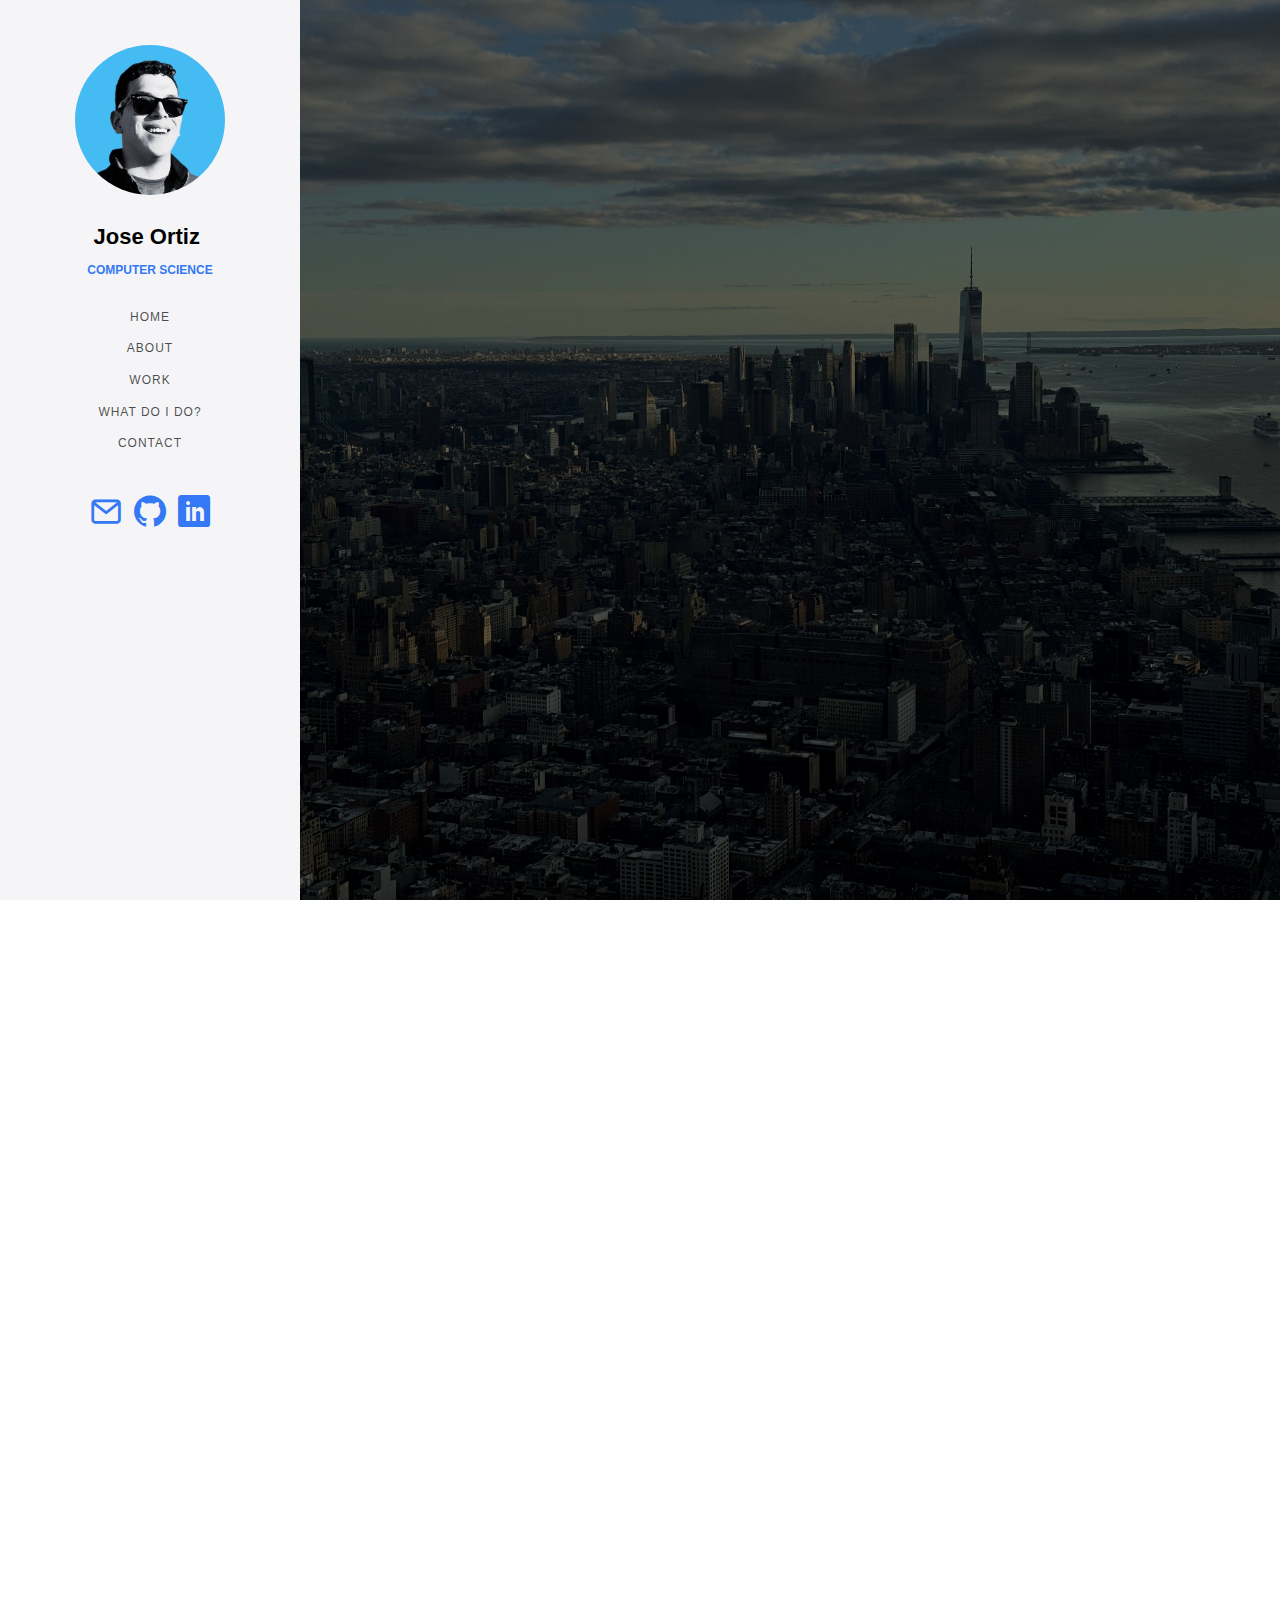
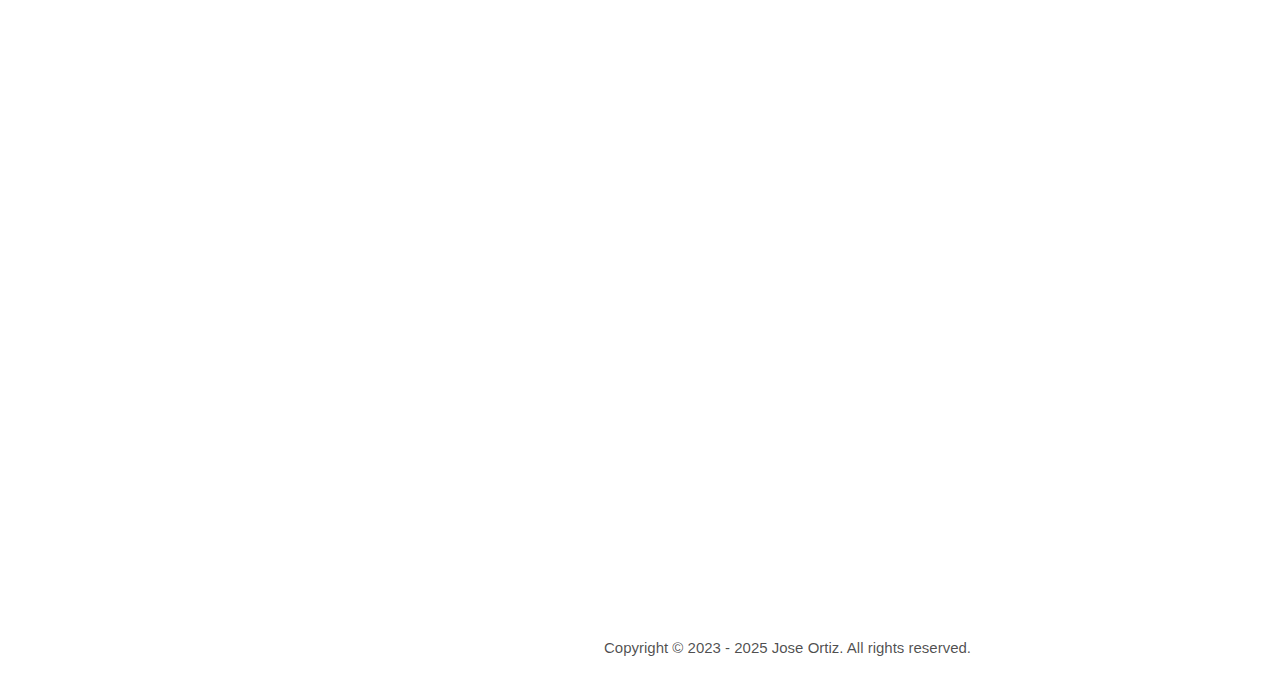
==== commit 7e5a7fcb: "index UPDATE" ====
--- a/index.html
+++ b/index.html
@@ -25,6 +25,8 @@
 	<title>Jose Ortiz</title>
 	<meta name="viewport" content="width=device-width, initial-scale=1">
 	<meta name="author" content="Jose O">
+	<meta name="description" content="Jose Ortiz's personal website showcasing his work, projects, and contact information.">
+	<meta name="keywords" content="Jose Ortiz, software engineer, computer science, projects, portfolio, contact">
 	<meta property="og:image" content="https://github.com/joseeeortizz/joseeeortizz.github.io/blob/main/images/JoseMugshot2024.jpg?raw=true">
 	<meta property="og:description" content="Jose Ortiz's Website">
 	<meta property="og:title" content="Jose Ortiz">
@@ -147,9 +149,9 @@
 										<div class="about-desc">
 											<span class="heading-meta">About</span>
 											<h2 class="colorlib-heading">Who Am I?</h2>
-
+										
 											<div style="text-align: center; max-width: autopx; margin: 0 auto; padding: 40px;">
-												<img src="images/GoogleThumbnail.jpg" alt="Description of image" style="max-width: 80%; height: auto; border-radius: 15px; margin-bottom: 30px; box-shadow: 0 4px 20px rgba(0, 0, 0, 0.1);">
+												<img src="images/GoogleThumbnail.jpg" alt="Jose Ortiz's Google Thumbnail" style="max-width: 80%; height: auto; border-radius: 15px; margin-bottom: 30px; box-shadow: 0 4px 20px rgba(0, 0, 0, 0.1);">
 											</div>
 
 											<p style="text-align:justify;">
@@ -827,7 +829,7 @@
 					<div class="container">
 					<div class="row">
 						<div class="col-md-10">
-						<p><center>Copyright &copy; 2024 Jose Ortiz. All rights reserved.</center></p>
+						<p><center>Copyright &copy; 2023 - 2025 Jose Ortiz. All rights reserved.</center></p>
 						</div>
 					</div>
 					</div>
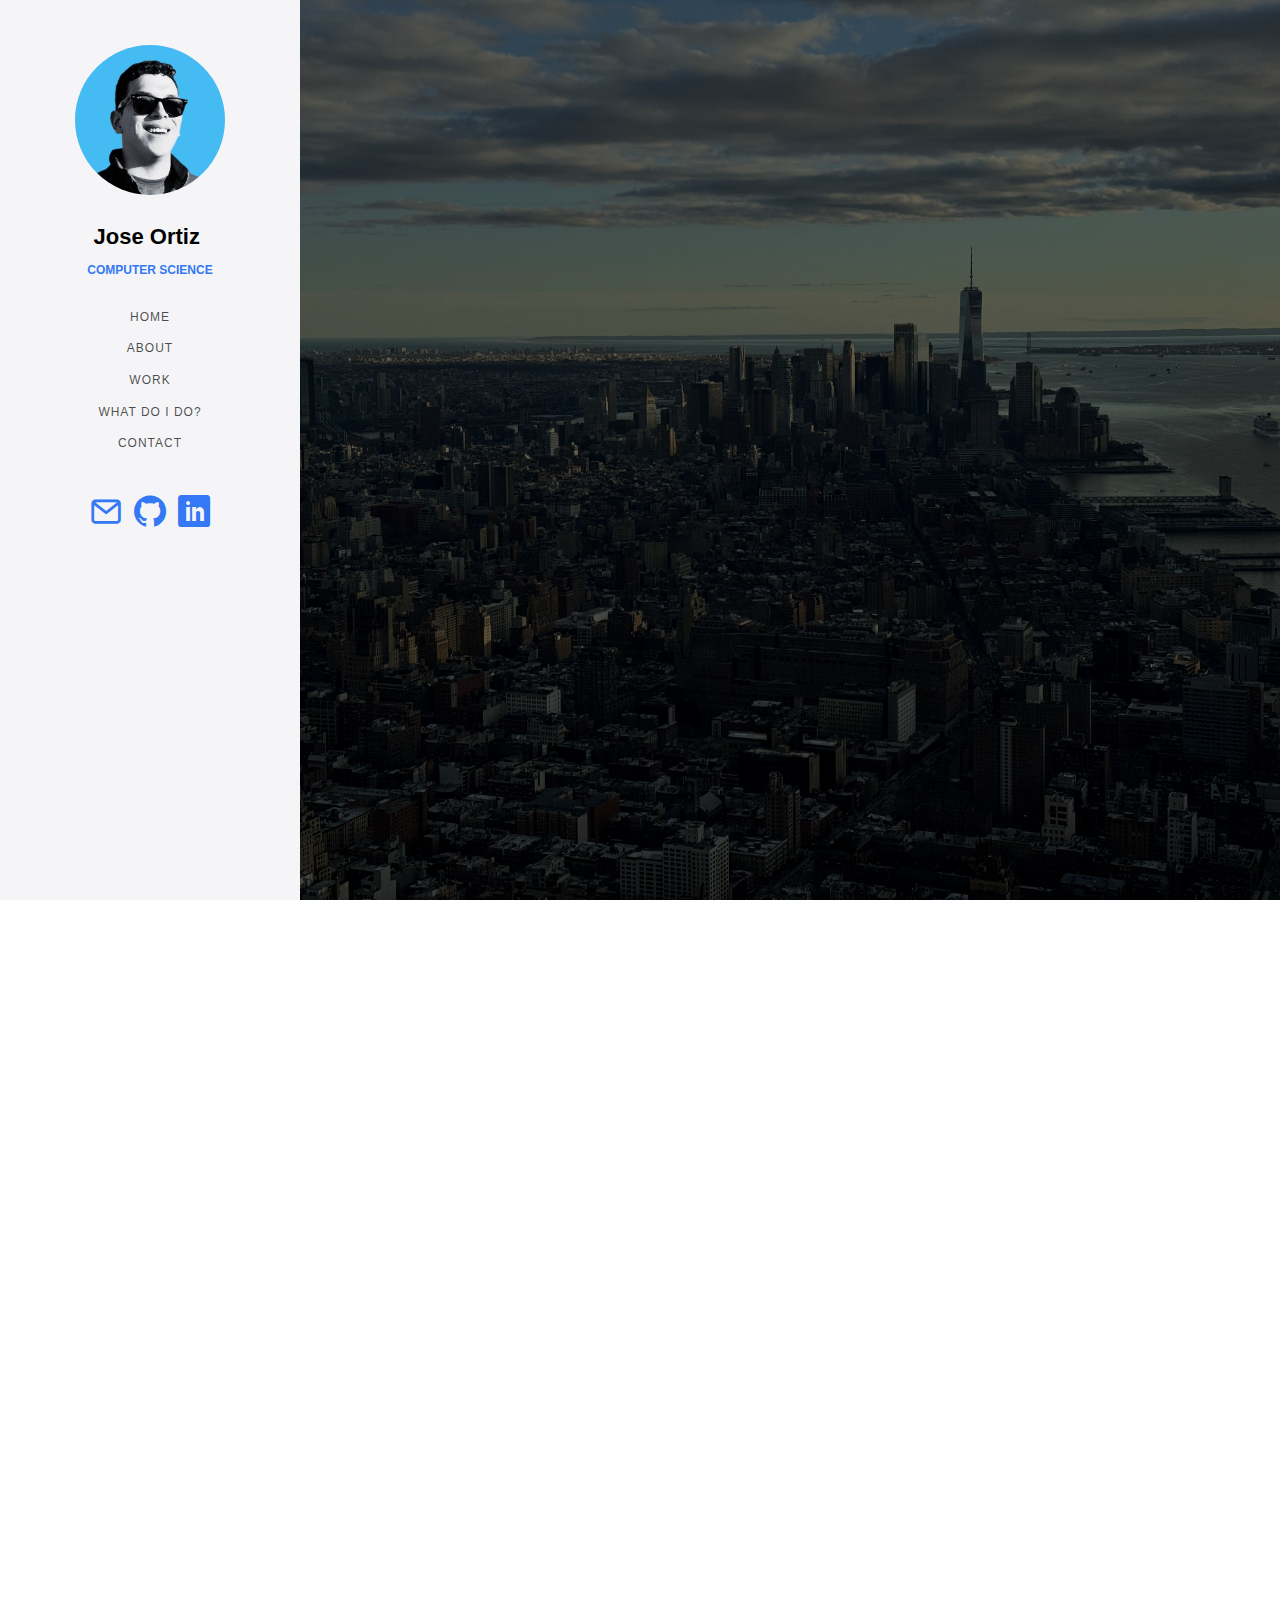
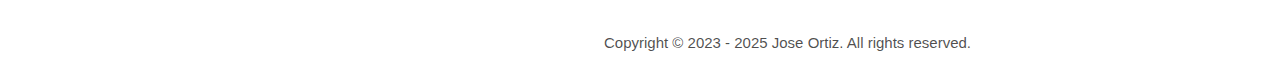
==== commit ac908048: "index gl remove UPDATE" ====
--- a/index.html
+++ b/index.html
@@ -149,11 +149,7 @@
 										<div class="about-desc">
 											<span class="heading-meta">About</span>
 											<h2 class="colorlib-heading">Who Am I?</h2>
-										
-											<div style="text-align: center; max-width: autopx; margin: 0 auto; padding: 40px;">
-												<img src="images/GoogleThumbnail.jpg" alt="Jose Ortiz's Google Thumbnail" style="max-width: 80%; height: auto; border-radius: 15px; margin-bottom: 30px; box-shadow: 0 4px 20px rgba(0, 0, 0, 0.1);">
-											</div>
-
+												
 											<p style="text-align:justify;">
 												<b>Jose</b> is a dedicated software engineer passionate about sustainable technology. I am committed to designing innovative solutions that prioritize both technological advancement and environmental responsibility. My focus is on creating user-friendly, efficient, and eco-conscious software.
 											<br><br>
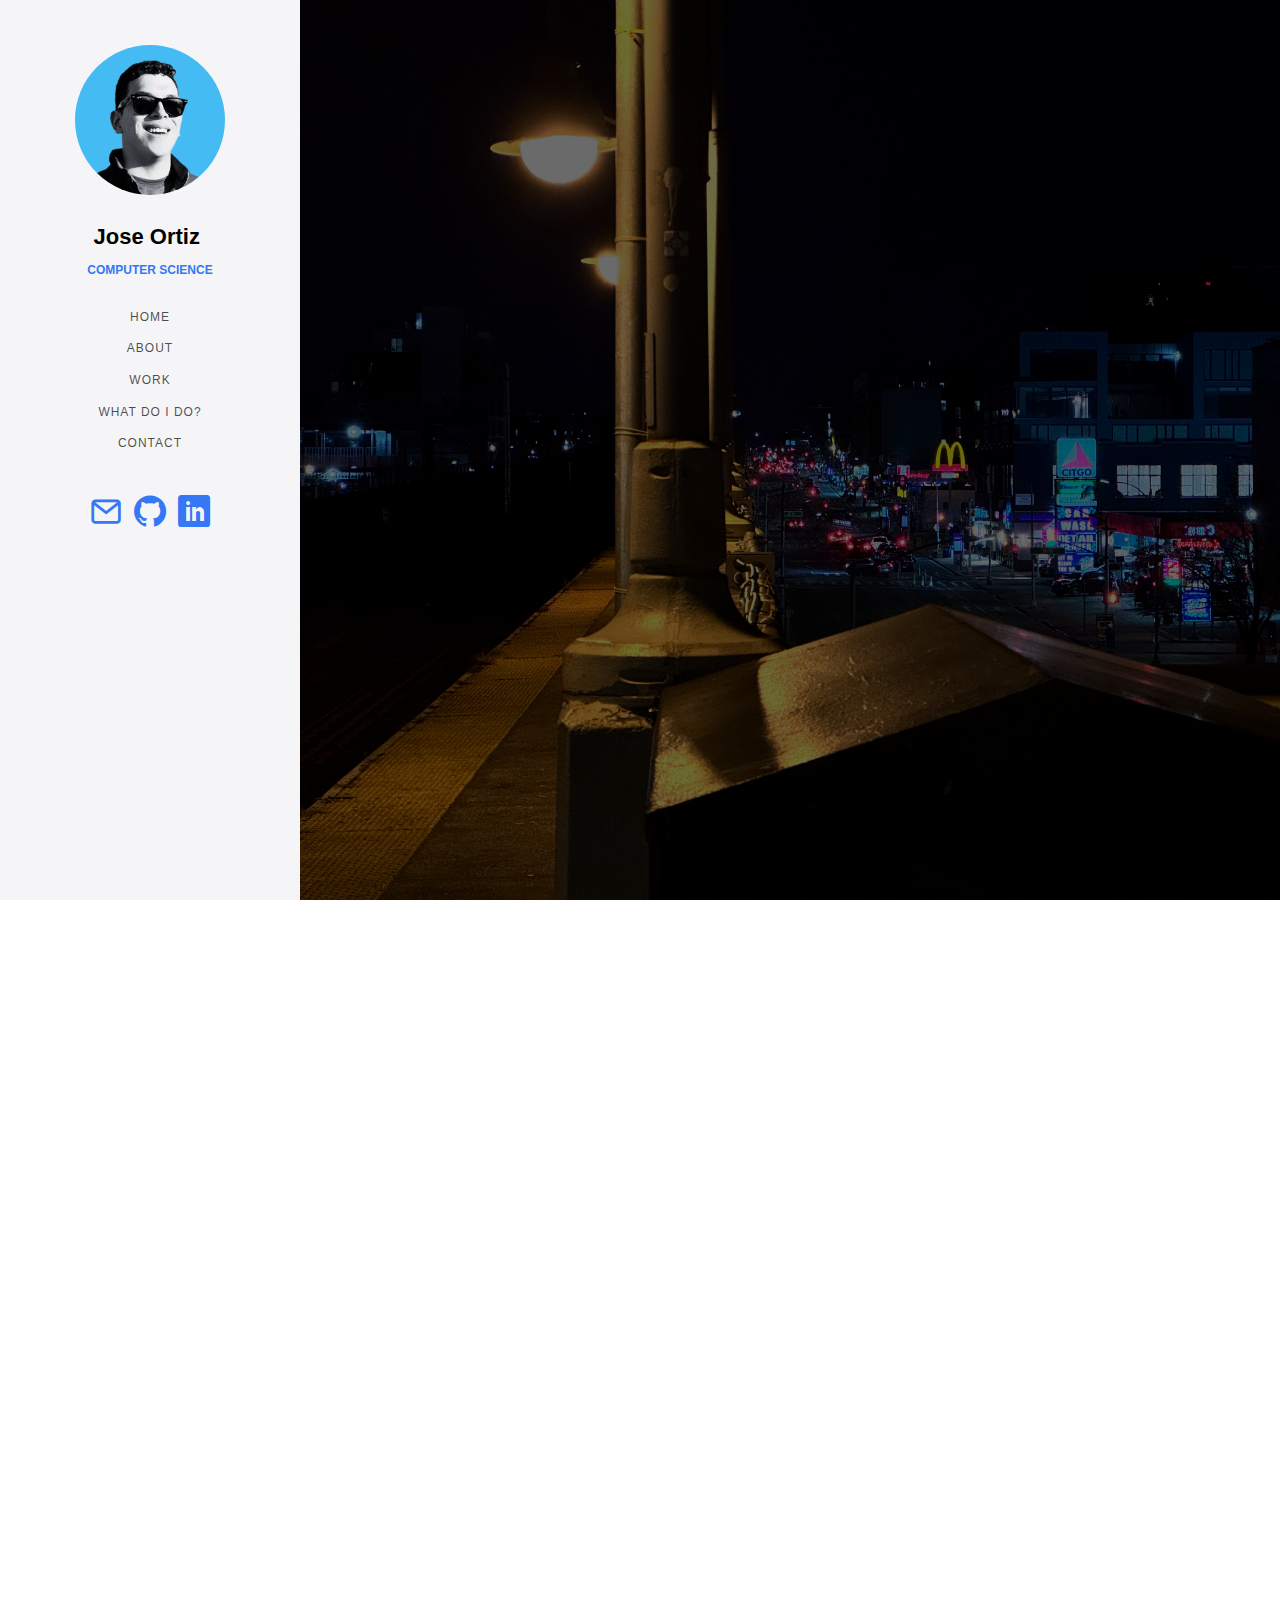
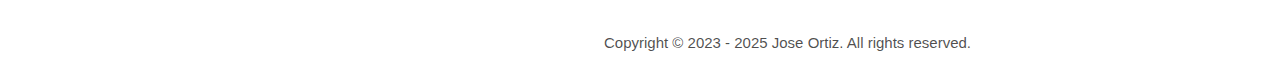
==== commit c308fda7: "index background UPDATE" ====
--- a/index.html
+++ b/index.html
@@ -116,7 +116,7 @@
 				<section id="colorlib-hero" class="js-fullheight" data-section="home">
 					<div class="flexslider js-fullheight">
 						<ul class="slides">
-							<li style="background-image: url(images/nycskyline24.jpg); background-position: center center;">
+							<li style="background-image: url(images/subway2025.JPG); background-position: center center;">
 								<div class="overlay"></div>
 								<div class="container-fluid transparent-overlay">
 									<div class="row white-text">
@@ -149,7 +149,7 @@
 										<div class="about-desc">
 											<span class="heading-meta">About</span>
 											<h2 class="colorlib-heading">Who Am I?</h2>
-												
+
 											<p style="text-align:justify;">
 												<b>Jose</b> is a dedicated software engineer passionate about sustainable technology. I am committed to designing innovative solutions that prioritize both technological advancement and environmental responsibility. My focus is on creating user-friendly, efficient, and eco-conscious software.
 											<br><br>
@@ -230,7 +230,7 @@
 							</div>
 			
 							<div class="col-md-6 animate-box" data-animate-effect="fadeInLeft" id="projectMAC286">
-								<div class="project" style="background-image: url(images/monkeyartwork.jpg); background-position: center;">
+								<div class="project" style="background-image: url(images/projects/mac286bg.png); background-position: center;">
 									<div class="desc">
 										<div class="con">
 											<h3><a>MAC-286 code</a></h3>
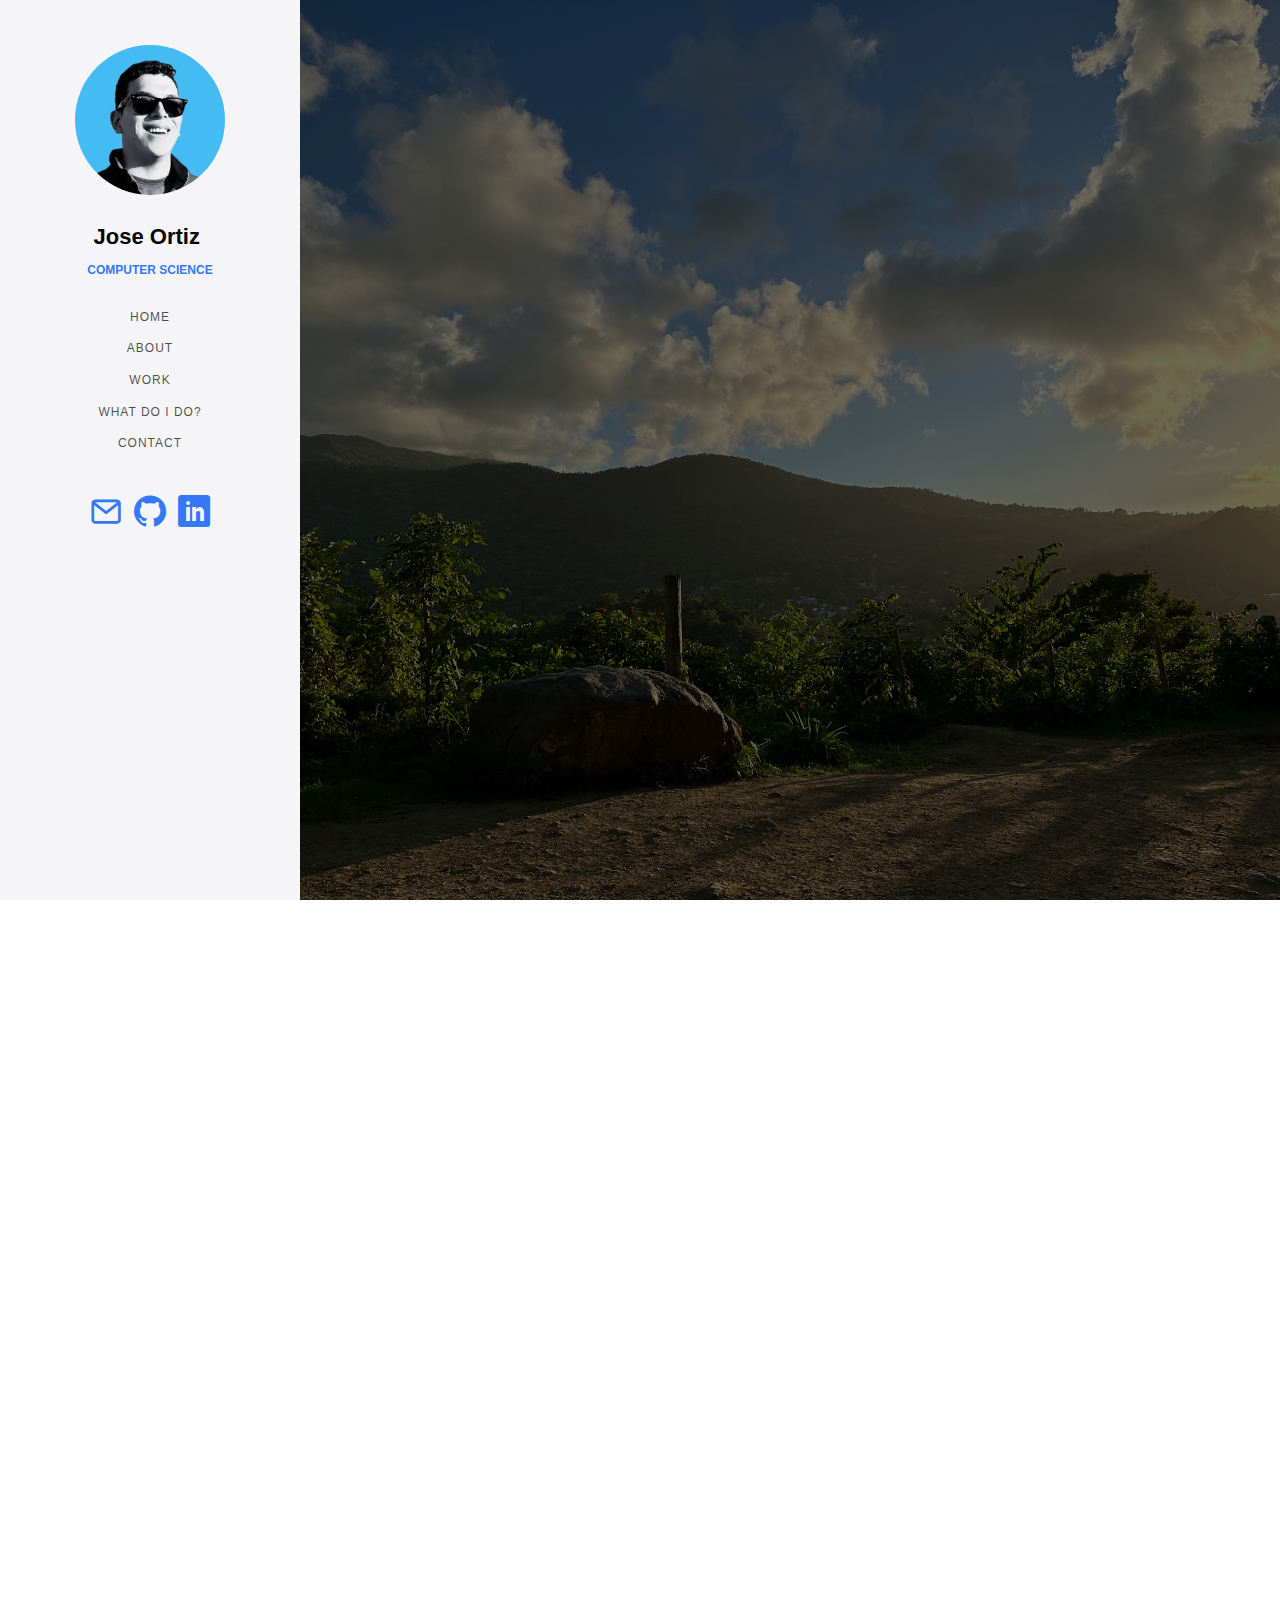
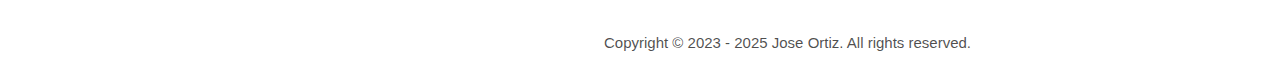
==== commit 87a07427: "pr background UPDATE" ====
--- a/index.html
+++ b/index.html
@@ -116,7 +116,7 @@
 				<section id="colorlib-hero" class="js-fullheight" data-section="home">
 					<div class="flexslider js-fullheight">
 						<ul class="slides">
-							<li style="background-image: url(images/subway2025.JPG); background-position: center center;">
+							<li style="background-image: url(images/PR_1.jpg); background-position: center center;">
 								<div class="overlay"></div>
 								<div class="container-fluid transparent-overlay">
 									<div class="row white-text">
@@ -294,6 +294,18 @@
 								</div>
 							</div>
 			
+							<div class="col-md-6 animate-box" data-animate-effect="fadeInTop" id="projectCSCI395">
+								<div class="project" style="background-image: url(images/projects/CSCI395BG.png); background-position: center;">
+									<div class="desc">
+										<div class="con">
+											<h3><a>CSCI-395</a></h3>
+											<h4><a>Coding</a></h4>
+											<span>Repository for CSCI-395 code. (Introduction to Data Science)</span>
+										</div>
+									</div>
+								</div>
+							</div>
+
 							<div class="col-md-6 animate-box" data-animate-effect="fadeInTop" id="projectNew">
 								<div class="project" style="background-image: url(images/monkeyartwork.jpg); background-position: center;">
 									<div class="desc">
